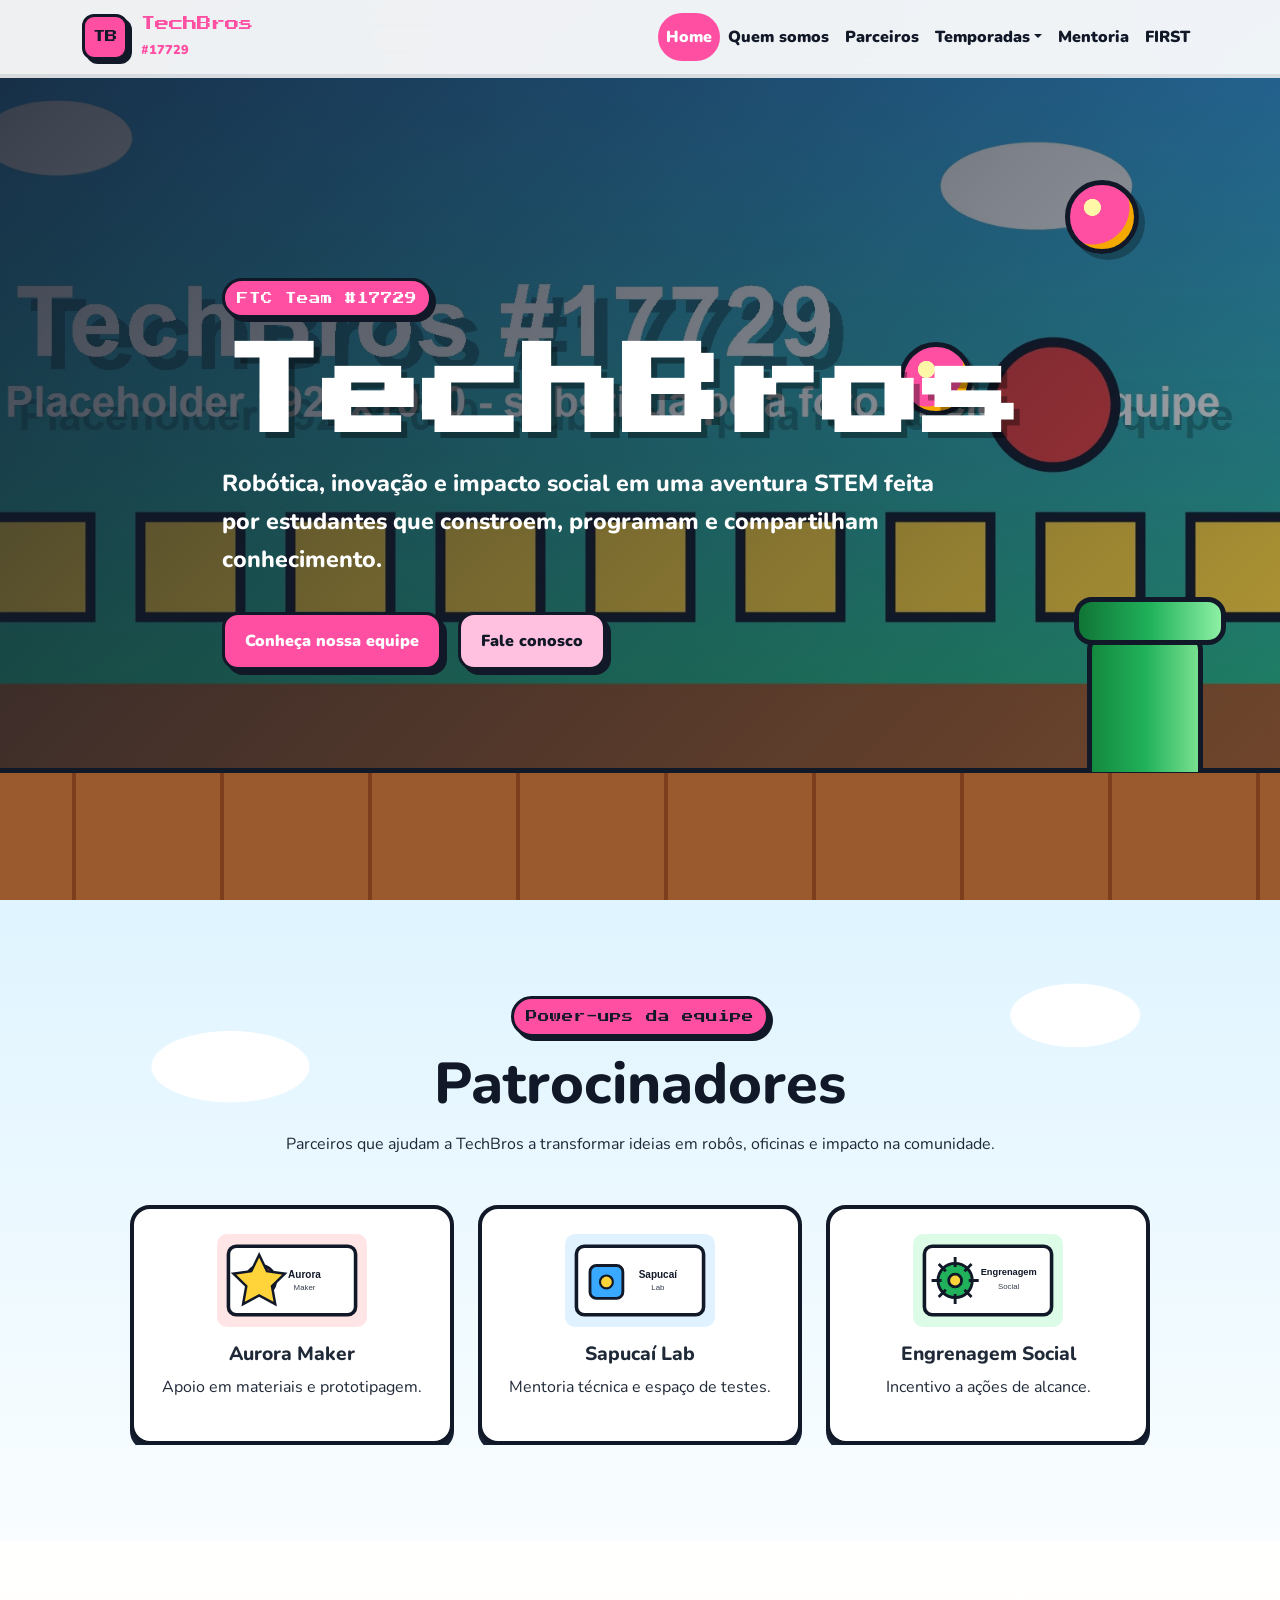
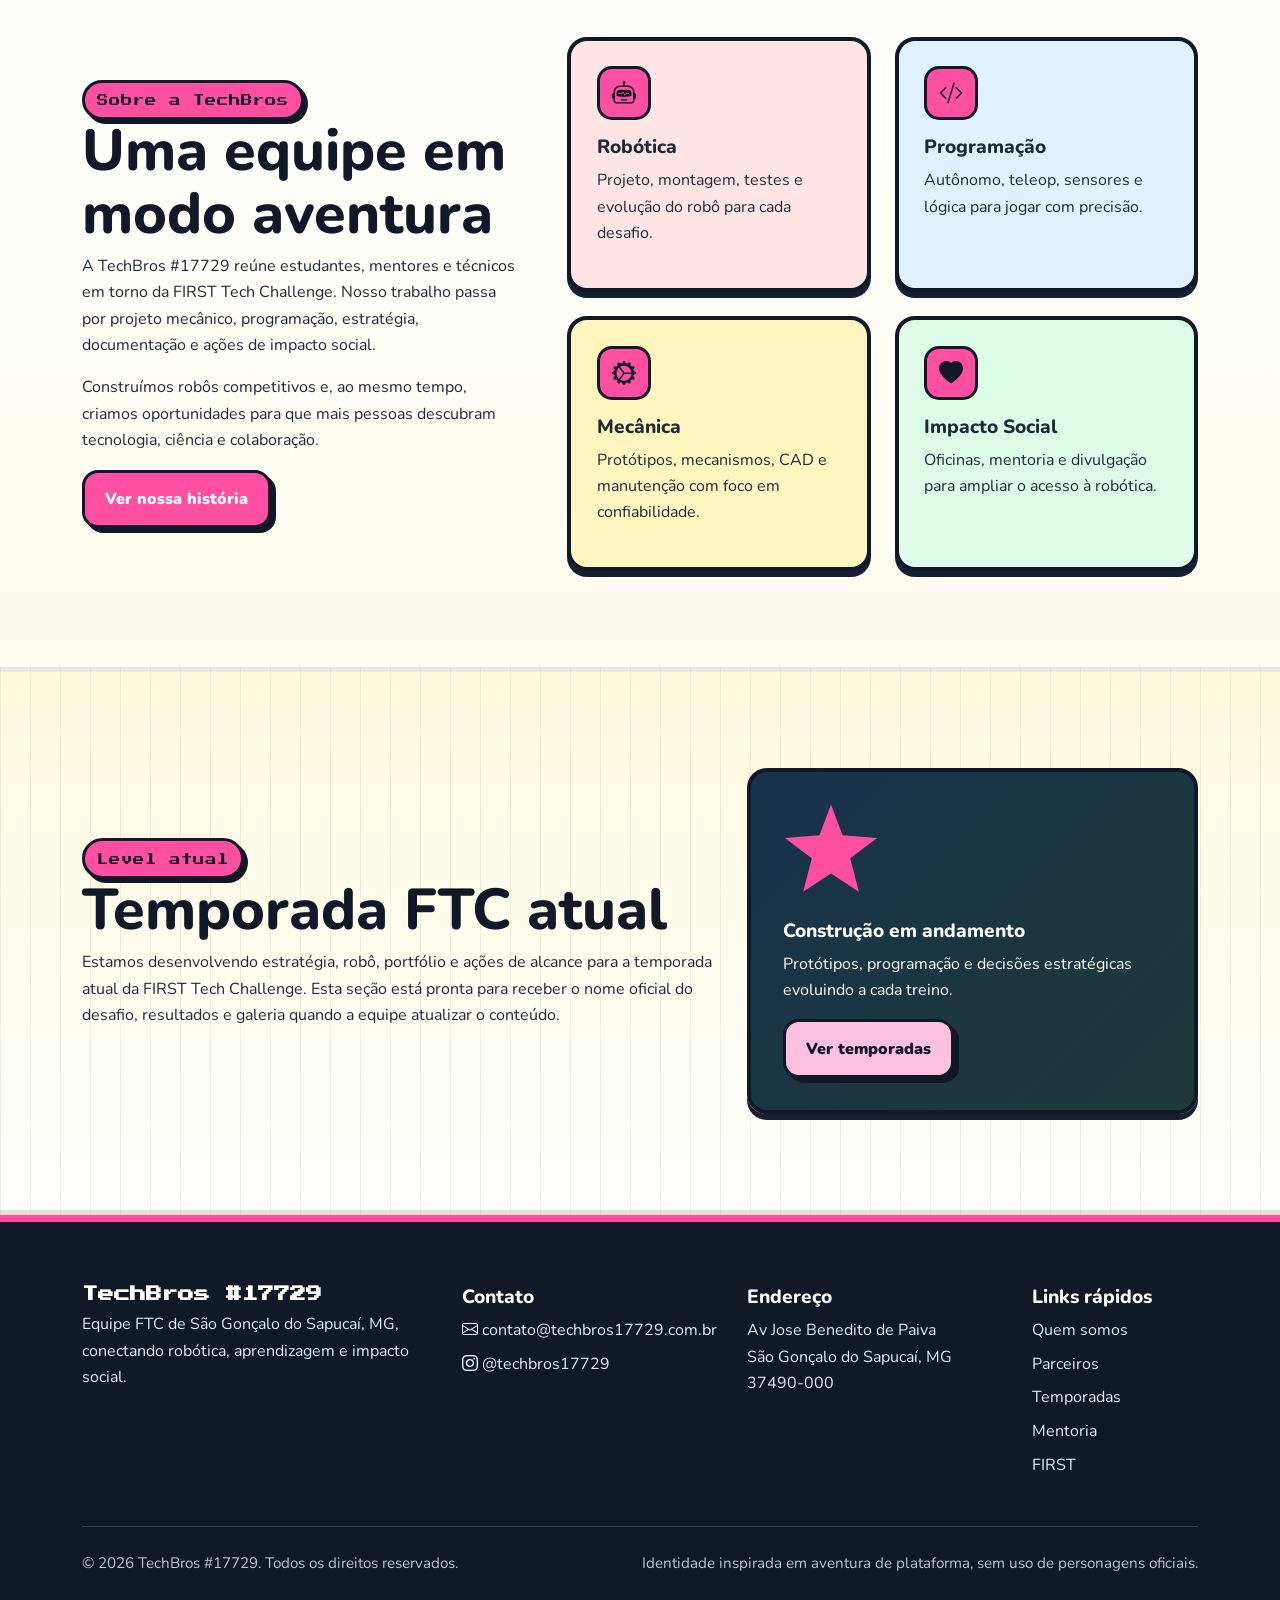
==== index.html @ d307ce7a "alt" ====
<!doctype html>
<html lang="pt-BR">
<head>
  <meta charset="utf-8">
  <meta name="viewport" content="width=device-width, initial-scale=1">
  <title>TechBros #17729 | Equipe FTC de Robótica</title>
  <meta name="description" content="Conheça a TechBros #17729, equipe FTC de São Gonçalo do Sapucaí dedicada à robótica, programação, inovação e impacto social.">
  <meta name="keywords" content="TechBros, FTC 17729, robótica, FIRST Tech Challenge, STEM, São Gonçalo do Sapucaí, equipe FTC">
  <meta name="author" content="TechBros #17729">
  <meta name="robots" content="index, follow">
  <link rel="canonical" href="https://techbros17729.com.br/">
  <meta property="og:type" content="website">
  <meta property="og:title" content="TechBros #17729 | Equipe FTC de Robótica">
  <meta property="og:description" content="Robótica, inovação e impacto social em uma equipe FTC movida por aprendizado e colaboração.">
  <meta property="og:image" content="https://techbros17729.com.br/assets/img/equipe-hero.jpg">
  <meta property="og:url" content="https://techbros17729.com.br/">
  <meta name="twitter:card" content="summary_large_image">
  <meta name="twitter:title" content="TechBros #17729 | Equipe FTC de Robótica">
  <meta name="twitter:description" content="Conheça a equipe FTC TechBros #17729 e nossos projetos em robótica educacional.">
  <meta name="twitter:image" content="https://techbros17729.com.br/assets/img/equipe-hero.jpg">
  <link rel="preconnect" href="https://fonts.googleapis.com">
  <link rel="preconnect" href="https://fonts.gstatic.com" crossorigin>
  <link href="https://fonts.googleapis.com/css2?family=Nunito:wght@400;600;700;800&family=Press+Start+2P&display=swap" rel="stylesheet">
  <link href="https://cdn.jsdelivr.net/npm/bootstrap@5.3.3/dist/css/bootstrap.min.css" rel="stylesheet">
  <link href="https://cdn.jsdelivr.net/npm/bootstrap-icons@1.11.3/font/bootstrap-icons.css" rel="stylesheet">
  <link rel="stylesheet" href="assets/css/style.css">
  <script type="application/ld+json">
  {
    "@context": "https://schema.org",
    "@type": "EducationalOrganization",
    "name": "TechBros #17729",
    "url": "https://techbros17729.com.br/",
    "logo": "https://techbros17729.com.br/assets/img/logo-techbros.svg",
    "email": "contato@techbros17729.com.br",
    "address": {
      "@type": "PostalAddress",
      "streetAddress": "Av Jose Benedito de Paiva",
      "addressLocality": "São Gonçalo do Sapucaí",
      "addressRegion": "MG",
      "postalCode": "37490-000",
      "addressCountry": "BR"
    },
    "sameAs": ["https://www.instagram.com/techbros17729/"]
  }
  </script>
</head>
<body>
  <header>
    <nav class="navbar navbar-expand-lg fixed-top game-navbar" aria-label="Navegação principal">
      <div class="container">
        <a class="navbar-brand game-brand" href="index.html" aria-label="TechBros página inicial">
          <span class="brand-block">TB</span>
          <span>TechBros <small>#17729</small></span>
        </a>
        <button class="navbar-toggler" type="button" data-bs-toggle="collapse" data-bs-target="#mainNavbar" aria-controls="mainNavbar" aria-expanded="false" aria-label="Abrir menu">
          <span class="navbar-toggler-icon"></span>
        </button>
        <div class="collapse navbar-collapse" id="mainNavbar">
          <ul class="navbar-nav ms-auto align-items-lg-center">
            <li class="nav-item"><a class="nav-link active" href="index.html">Home</a></li>
            <li class="nav-item"><a class="nav-link" href="quem-somos.html">Quem somos</a></li>
            <li class="nav-item"><a class="nav-link" href="parceiros.html">Parceiros</a></li>
            <li class="nav-item dropdown">
              <a class="nav-link dropdown-toggle" href="temporadas.html" role="button" data-bs-toggle="dropdown" aria-expanded="false">Temporadas</a>
              <ul class="dropdown-menu game-dropdown">
                <li><a class="dropdown-item" href="temporadas.html#temporada-atual">Temporada atual</a></li>
                <li><a class="dropdown-item" href="temporadas.html#temporadas-anteriores">Temporadas anteriores</a></li>
              </ul>
            </li>
            <li class="nav-item"><a class="nav-link" href="mentoria.html">Mentoria</a></li>
            <li class="nav-item"><a class="nav-link" href="first.html">FIRST</a></li>
          </ul>
        </div>
      </div>
    </nav>
  </header>

  <main>
    <section class="hero hero-home" aria-label="Apresentação da equipe TechBros">
      <div class="hero-overlay"></div>
      <div class="container hero-content reveal-on-scroll">
        <span class="pixel-badge">FTC Team #17729</span>
        <h1>TechBros</h1>
        <p>Robótica, inovação e impacto social em uma aventura STEM feita por estudantes que constroem, programam e compartilham conhecimento.</p>
        <div class="hero-actions">
          <a class="btn btn-game-primary" href="quem-somos.html">Conheça nossa equipe</a>
          <a class="btn btn-game-secondary" href="mailto:contato@techbros17729.com.br">Fale conosco</a>
        </div>
      </div>
      <div class="floating-coin coin-one" aria-hidden="true"></div>
      <div class="floating-coin coin-two" aria-hidden="true"></div>
      <div class="pipe-decoration" aria-hidden="true"></div>
    </section>

    <section class="section-padding sky-band" aria-labelledby="patrocinadores-title">
      <div class="container">
        <div class="section-heading reveal-on-scroll">
          <span class="section-kicker">Power-ups da equipe</span>
          <h2 id="patrocinadores-title">Patrocinadores</h2>
          <p>Parceiros que ajudam a TechBros a transformar ideias em robôs, oficinas e impacto na comunidade.</p>
        </div>
        <div id="sponsorCarousel" class="carousel slide sponsor-carousel reveal-on-scroll" data-bs-ride="carousel">
          <div class="carousel-inner">
            <div class="carousel-item active">
              <div class="row g-4 justify-content-center">
                <div class="col-md-4">
                  <article class="sponsor-card">
                    <img src="assets/img/parceiros/patrocinador-1.svg" alt="Logo do Patrocinador Aurora Maker" loading="lazy">
                    <h3>Aurora Maker</h3>
                    <p>Apoio em materiais e prototipagem.</p>
                  </article>
                </div>
                <div class="col-md-4">
                  <article class="sponsor-card">
                    <img src="assets/img/parceiros/patrocinador-2.svg" alt="Logo do Patrocinador Sapucaí Lab" loading="lazy">
                    <h3>Sapucaí Lab</h3>
                    <p>Mentoria técnica e espaço de testes.</p>
                  </article>
                </div>
                <div class="col-md-4">
                  <article class="sponsor-card">
                    <img src="assets/img/parceiros/patrocinador-3.svg" alt="Logo do Patrocinador Engrenagem Social" loading="lazy">
                    <h3>Engrenagem Social</h3>
                    <p>Incentivo a ações de alcance.</p>
                  </article>
                </div>
              </div>
            </div>
            <div class="carousel-item">
              <div class="row g-4 justify-content-center">
                <div class="col-md-4">
                  <article class="sponsor-card">
                    <img src="assets/img/parceiros/patrocinador-4.svg" alt="Logo do Patrocinador Código Verde" loading="lazy">
                    <h3>Código Verde</h3>
                    <p>Apoio em software e documentação.</p>
                  </article>
                </div>
                <div class="col-md-4">
                  <article class="sponsor-card">
                    <img src="assets/img/parceiros/patrocinador-5.svg" alt="Logo do Patrocinador Oficina do Robô" loading="lazy">
                    <h3>Oficina do Robô</h3>
                    <p>Ferramentas e assistência mecânica.</p>
                  </article>
                </div>
                <div class="col-md-4">
                  <article class="sponsor-card">
                    <img src="assets/img/parceiros/patrocinador-6.svg" alt="Logo do Patrocinador Impacto STEM" loading="lazy">
                    <h3>Impacto STEM</h3>
                    <p>Divulgação e conexão com escolas.</p>
                  </article>
                </div>
              </div>
            </div>
          </div>
          <button class="carousel-control-prev" type="button" data-bs-target="#sponsorCarousel" data-bs-slide="prev" aria-label="Patrocinadores anteriores">
            <span class="carousel-control-prev-icon" aria-hidden="true"></span>
          </button>
          <button class="carousel-control-next" type="button" data-bs-target="#sponsorCarousel" data-bs-slide="next" aria-label="Próximos patrocinadores">
            <span class="carousel-control-next-icon" aria-hidden="true"></span>
          </button>
        </div>
      </div>
    </section>

    <section class="section-padding" aria-labelledby="sobre-title">
      <div class="container">
        <div class="row align-items-center g-5">
          <div class="col-lg-5 reveal-on-scroll">
            <span class="section-kicker">Sobre a TechBros</span>
            <h2 id="sobre-title">Uma equipe em modo aventura</h2>
            <p>A TechBros #17729 reúne estudantes, mentores e técnicos em torno da FIRST Tech Challenge. Nosso trabalho passa por projeto mecânico, programação, estratégia, documentação e ações de impacto social.</p>
            <p>Construímos robôs competitivos e, ao mesmo tempo, criamos oportunidades para que mais pessoas descubram tecnologia, ciência e colaboração.</p>
            <a class="btn btn-game-primary" href="quem-somos.html">Ver nossa história</a>
          </div>
          <div class="col-lg-7">
            <div class="row g-4">
              <div class="col-sm-6 reveal-on-scroll">
                <article class="feature-card block-red">
                  <i class="bi bi-robot"></i>
                  <h3>Robótica</h3>
                  <p>Projeto, montagem, testes e evolução do robô para cada desafio.</p>
                </article>
              </div>
              <div class="col-sm-6 reveal-on-scroll">
                <article class="feature-card block-blue">
                  <i class="bi bi-code-slash"></i>
                  <h3>Programação</h3>
                  <p>Autônomo, teleop, sensores e lógica para jogar com precisão.</p>
                </article>
              </div>
              <div class="col-sm-6 reveal-on-scroll">
                <article class="feature-card block-yellow">
                  <i class="bi bi-gear-wide-connected"></i>
                  <h3>Mecânica</h3>
                  <p>Protótipos, mecanismos, CAD e manutenção com foco em confiabilidade.</p>
                </article>
              </div>
              <div class="col-sm-6 reveal-on-scroll">
                <article class="feature-card block-green">
                  <i class="bi bi-heart-fill"></i>
                  <h3>Impacto Social</h3>
                  <p>Oficinas, mentoria e divulgação para ampliar o acesso à robótica.</p>
                </article>
              </div>
            </div>
          </div>
        </div>
      </div>
    </section>

    <section id="temporada-atual-home" class="section-padding platform-band" aria-labelledby="temporada-home-title">
      <div class="container">
        <div class="row align-items-center g-4">
          <div class="col-lg-7 reveal-on-scroll">
            <span class="section-kicker">Level atual</span>
            <h2 id="temporada-home-title">Temporada FTC atual</h2>
            <p>Estamos desenvolvendo estratégia, robô, portfólio e ações de alcance para a temporada atual da FIRST Tech Challenge. Esta seção está pronta para receber o nome oficial do desafio, resultados e galeria quando a equipe atualizar o conteúdo.</p>
          </div>
          <div class="col-lg-5 reveal-on-scroll">
            <article class="season-callout">
              <div class="star-burst" aria-hidden="true"></div>
              <h3>Construção em andamento</h3>
              <p>Protótipos, programação e decisões estratégicas evoluindo a cada treino.</p>
              <a class="btn btn-game-secondary" href="temporadas.html#temporada-atual">Ver temporadas</a>
            </article>
          </div>
        </div>
      </div>
    </section>
  </main>

  <footer class="site-footer">
    <div class="container">
      <div class="row g-4">
        <div class="col-lg-4">
          <h2 class="footer-brand">TechBros #17729</h2>
          <p>Equipe FTC de São Gonçalo do Sapucaí, MG, conectando robótica, aprendizagem e impacto social.</p>
        </div>
        <div class="col-sm-6 col-lg-3">
          <h3>Contato</h3>
          <ul class="footer-list">
            <li><i class="bi bi-envelope"></i> <a href="mailto:contato@techbros17729.com.br">contato@techbros17729.com.br</a></li>
            <li><i class="bi bi-instagram"></i> <a href="https://www.instagram.com/techbros17729/" target="_blank" rel="noopener">@techbros17729</a></li>
          </ul>
        </div>
        <div class="col-sm-6 col-lg-3">
          <h3>Endereço</h3>
          <p>Av Jose Benedito de Paiva<br>São Gonçalo do Sapucaí, MG<br>37490-000</p>
        </div>
        <div class="col-lg-2">
          <h3>Links rápidos</h3>
          <ul class="footer-list">
            <li><a href="quem-somos.html">Quem somos</a></li>
            <li><a href="parceiros.html">Parceiros</a></li>
            <li><a href="temporadas.html">Temporadas</a></li>
            <li><a href="mentoria.html">Mentoria</a></li>
            <li><a href="first.html">FIRST</a></li>
          </ul>
        </div>
      </div>
      <div class="footer-bottom">
        <span>&copy; <span data-current-year></span> TechBros #17729. Todos os direitos reservados.</span>
        <span>Identidade inspirada em aventura de plataforma, sem uso de personagens oficiais.</span>
      </div>
    </div>
  </footer>

  <script src="https://cdn.jsdelivr.net/npm/bootstrap@5.3.3/dist/js/bootstrap.bundle.min.js"></script>
  <script src="assets/js/main.js"></script>
</body>
</html>
---- assets/css/style.css ----
:root {
  --game-red: #f43f3f;
  --game-pink: #ff4fa3;
  --game-pink-dark: #d91f7a;
  --game-blue: #38a9ff;
  --game-yellow: #ffd43b;
  --game-green: #20b15a;
  --game-ink: #1f2937;
  --game-muted: #5b6473;
  --game-cloud: #ffffff;
  --game-sky: #dff4ff;
  --game-dark: #111827;
  --game-brown: #9b5a2e;
  --pixel-shadow: 0 6px 0 #162033;
  --soft-shadow: 0 18px 45px rgba(17, 24, 39, 0.14);
  --radius: 20px;
}

* {
  box-sizing: border-box;
}

html {
  scroll-behavior: smooth;
}

body {
  margin: 0;
  color: var(--game-ink);
  font-family: "Nunito", system-ui, -apple-system, BlinkMacSystemFont, "Segoe UI", sans-serif;
  font-size: 1rem;
  line-height: 1.65;
  background:
    radial-gradient(circle at 10% 12%, rgba(255, 212, 59, 0.16) 0 80px, transparent 82px),
    linear-gradient(180deg, #f7fcff 0%, #ffffff 46%, #fff7dd 100%);
}

body::before {
  content: "";
  position: fixed;
  inset: 0;
  z-index: -1;
  opacity: 0.16;
  background-image:
    linear-gradient(45deg, rgba(17, 24, 39, 0.08) 25%, transparent 25%),
    linear-gradient(-45deg, rgba(17, 24, 39, 0.08) 25%, transparent 25%),
    linear-gradient(45deg, transparent 75%, rgba(17, 24, 39, 0.08) 75%),
    linear-gradient(-45deg, transparent 75%, rgba(17, 24, 39, 0.08) 75%);
  background-position: 0 0, 0 8px, 8px -8px, -8px 0;
  background-size: 16px 16px;
  pointer-events: none;
}

a {
  color: inherit;
}

a:hover {
  color: var(--game-red);
}

img {
  display: block;
  max-width: 100%;
}

h1,
h2,
h3,
.game-brand,
.pixel-badge,
.section-kicker {
  letter-spacing: 0;
}

h1,
h2 {
  color: var(--game-dark);
  font-weight: 800;
  line-height: 1.08;
}

h1 {
  font-size: clamp(2.6rem, 8vw, 6.25rem);
}

h2 {
  font-size: clamp(2rem, 4.5vw, 3.6rem);
}

h3 {
  font-size: 1.2rem;
  font-weight: 800;
}

.game-navbar {
  min-height: 78px;
  background: rgba(255, 255, 255, 0.93);
  border-bottom: 4px solid rgba(17, 24, 39, 0.1);
  backdrop-filter: blur(14px);
  transition: box-shadow 0.2s ease, min-height 0.2s ease;
}

.game-navbar.navbar-scrolled {
  min-height: 68px;
  box-shadow: 0 10px 30px rgba(17, 24, 39, 0.12);
}

.game-brand {
  display: inline-flex;
  gap: 0.8rem;
  align-items: center;
  color: #ff4fa3;
  font-family: "Press Start 2P", monospace;
  font-size: 0.9rem;
}

.game-brand small {
  display: block;
  margin-top: 0.2rem;
  color: #ff4fa3;
  font-family: "Nunito", sans-serif;
  font-size: 0.8rem;
  font-weight: 900;
}

.brand-block {
  display: grid;
  place-items: center;
  width: 46px;
  height: 46px;
  color: var(--game-dark);
  background: var(--game-pink);
  border: 3px solid var(--game-dark);
  border-radius: 12px;
  box-shadow: 4px 4px 0 var(--game-dark);
  font-size: 0.78rem;
}

.navbar-nav .nav-link {
  color: var(--game-dark);
  font-weight: 900;
  padding: 0.65rem 0.8rem;
  border-radius: 999px;
}

.navbar-nav .nav-link.active,
.navbar-nav .nav-link:hover,
.navbar-nav .nav-link:focus {
  color: #fff;
  background: #ff4fa3;
}

.navbar-toggler {
  border: 3px solid var(--game-dark);
  border-radius: 12px;
  box-shadow: 3px 3px 0 var(--game-dark);
}

.game-dropdown {
  border: 3px solid var(--game-dark);
  border-radius: 16px;
  box-shadow: var(--pixel-shadow);
}

.game-dropdown .dropdown-item {
  font-weight: 800;
}

.game-dropdown .dropdown-item:hover,
.game-dropdown .dropdown-item:focus,
.game-dropdown .dropdown-item.active {
  color: #fff;
  background: #ff4fa3;
}

.hero,
.page-hero {
  position: relative;
  display: grid;
  align-items: center;
  min-height: 100svh;
  overflow: hidden;
  padding: 140px 0 92px;
}

.hero-home {
  color: #fff;
  background:
    linear-gradient(135deg, rgba(17, 24, 39, 0.86), rgba(17, 24, 39, 0.28)),
    url("../img/equipe-hero.jpg") center / cover no-repeat,
    linear-gradient(135deg, #1e88e5 0%, #79d8ff 48%, #16a34a 49%, #16a34a 100%);
}

.hero-overlay {
  position: absolute;
  inset: auto 0 0;
  height: 132px;
  background:
    linear-gradient(90deg, var(--game-brown) 0 72px, #7c3f1e 72px 76px, var(--game-brown) 76px 148px),
    linear-gradient(180deg, #38a169, #2f855a);
  background-size: 148px 100%, 100% 100%;
  border-top: 5px solid var(--game-dark);
}

.hero-content {
  position: relative;
  z-index: 2;
  max-width: 860px;
}

.hero h1 {
  margin: 1.4rem 0 1rem;
  color: #fff;
  font-family: "Press Start 2P", monospace;
  text-shadow: 6px 6px 0 rgba(0, 0, 0, 0.35);
}

.hero p,
.page-hero p {
  max-width: 720px;
  font-size: clamp(1.12rem, 2vw, 1.45rem);
  font-weight: 800;
}

.hero-actions {
  display: flex;
  flex-wrap: wrap;
  gap: 1rem;
  margin-top: 2rem;
}

.pixel-badge,
.section-kicker {
  display: inline-block;
  color: var(--game-dark);
  background: var(--game-pink);
  border: 3px solid var(--game-dark);
  border-radius: 999px;
  box-shadow: 4px 4px 0 var(--game-dark);
  font-family: "Press Start 2P", monospace;
  font-size: 0.72rem;
  line-height: 1.4;
  padding: 0.58rem 0.75rem;
}

.pixel-badge {
  color: #fff;
  background: #ff4fa3;
}

.btn-game-primary,
.btn-game-secondary {
  border: 3px solid var(--game-dark);
  border-radius: 16px;
  box-shadow: 5px 5px 0 var(--game-dark);
  font-weight: 900;
  padding: 0.9rem 1.25rem;
  transition: transform 0.18s ease, box-shadow 0.18s ease;
}

.btn-game-primary {
  color: #fff;
  background: var(--game-pink);
}

.btn-game-secondary {
  color: var(--game-dark);
  background: #ffc1df;
}

.btn-game-primary:hover,
.btn-game-secondary:hover {
  transform: translate(3px, 3px);
  box-shadow: 2px 2px 0 var(--game-dark);
}

.floating-coin {
  position: absolute;
  z-index: 1;
  width: 74px;
  height: 74px;
  background: radial-gradient(circle at 35% 35%, #fff7a8 0 14%, var(--game-pink) 15% 62%, #f4a800 64%);
  border: 5px solid var(--game-dark);
  border-radius: 50%;
  box-shadow: 6px 6px 0 rgba(0, 0, 0, 0.28);
  animation: floatCoin 4s ease-in-out infinite;
}

.coin-one {
  top: 20%;
  right: 11%;
}

.coin-two {
  top: 38%;
  right: 24%;
  animation-delay: 1s;
}

.pipe-decoration {
  position: absolute;
  right: 6%;
  bottom: 128px;
  z-index: 2;
  width: 116px;
  height: 142px;
  background: linear-gradient(90deg, #14893f, var(--game-green), #78e08f);
  border: 5px solid var(--game-dark);
  border-bottom: 0;
  border-radius: 20px 20px 0 0;
}

.pipe-decoration::before {
  content: "";
  position: absolute;
  left: -18px;
  top: -38px;
  width: 152px;
  height: 48px;
  background: linear-gradient(90deg, #107536, var(--game-green), #8df0a4);
  border: 5px solid var(--game-dark);
  border-radius: 18px;
}

.section-padding {
  padding: 96px 0;
}

.section-heading {
  max-width: 760px;
  margin: 0 auto 3rem;
  text-align: center;
}

.section-heading h2,
.section-heading p {
  margin-top: 1rem;
}

.sky-band {
  background:
    radial-gradient(ellipse at 18% 26%, #fff 0 78px, transparent 80px),
    radial-gradient(ellipse at 84% 18%, #fff 0 64px, transparent 66px),
    linear-gradient(180deg, var(--game-sky), #f9fdff);
}

.platform-band {
  background:
    linear-gradient(90deg, rgba(17, 24, 39, 0.07) 1px, transparent 1px),
    linear-gradient(180deg, #fff9dc 0%, #ffffff 100%);
  background-size: 30px 30px, auto;
  border-top: 5px solid rgba(17, 24, 39, 0.1);
  border-bottom: 5px solid rgba(17, 24, 39, 0.1);
}

.sponsor-carousel {
  padding: 0 3rem;
}

.sponsor-card,
.feature-card,
.info-card,
.partner-card,
.area-card,
.season-panel,
.robot-card,
.program-card,
.contact-box {
  height: 100%;
  background: #fff;
  border: 4px solid var(--game-dark);
  border-radius: var(--radius);
  box-shadow: var(--pixel-shadow);
}

.sponsor-card {
  padding: 1.5rem;
  text-align: center;
}

.sponsor-card img,
.partner-card img {
  width: 150px;
  height: 94px;
  margin: 0 auto 1rem;
  object-fit: contain;
}

.feature-card,
.info-card,
.partner-card,
.area-card,
.season-panel,
.robot-card,
.program-card,
.contact-box {
  padding: 1.6rem;
}

.feature-card i,
.info-card i {
  display: inline-grid;
  place-items: center;
  width: 54px;
  height: 54px;
  margin-bottom: 1rem;
  color: var(--game-dark);
  background: var(--game-pink);
  border: 3px solid var(--game-dark);
  border-radius: 15px;
  font-size: 1.5rem;
}

.block-red {
  background: #ffe5e5;
}

.block-blue {
  background: #e0f2ff;
}

.block-yellow {
  background: #fff5bf;
}

.block-green {
  background: #dcfce7;
}

.season-callout {
  position: relative;
  min-height: 280px;
  padding: 2rem;
  overflow: hidden;
  color: #fff;
  background:
    linear-gradient(135deg, rgba(17, 24, 39, 0.82), rgba(31, 41, 55, 0.88)),
    linear-gradient(135deg, var(--game-blue), var(--game-green));
  border: 4px solid var(--game-dark);
  border-radius: var(--radius);
  box-shadow: var(--pixel-shadow);
}

.star-burst {
  width: 96px;
  height: 96px;
  margin-bottom: 1.2rem;
  background: var(--game-pink);
  clip-path: polygon(50% 0%, 62% 32%, 98% 35%, 70% 56%, 79% 91%, 50% 72%, 21% 91%, 30% 56%, 2% 35%, 38% 32%);
  filter: drop-shadow(4px 4px 0 var(--game-dark));
}

.page-hero {
  min-height: 58svh;
  color: #fff;
  text-align: center;
}

.page-hero h1 {
  margin: 1.4rem auto 1rem;
  color: #fff;
  font-family: "Press Start 2P", monospace;
  text-shadow: 5px 5px 0 rgba(0, 0, 0, 0.25);
}

.page-hero p {
  margin-right: auto;
  margin-left: auto;
}

.page-hero-blue {
  background:
    radial-gradient(ellipse at 18% 24%, rgba(255, 255, 255, 0.95) 0 72px, transparent 74px),
    radial-gradient(ellipse at 78% 34%, rgba(255, 255, 255, 0.9) 0 58px, transparent 60px),
    linear-gradient(135deg, #1689e8, #61d4ff);
}

.page-hero-yellow {
  background:
    radial-gradient(circle at 22% 26%, rgba(255, 255, 255, 0.8) 0 64px, transparent 66px),
    linear-gradient(135deg, #f5b800, var(--game-pink));
}

.page-hero-red {
  background:
    linear-gradient(135deg, rgba(244, 63, 63, 0.92), rgba(31, 41, 55, 0.72)),
    url("../img/temporadas/temporada-hero.svg") center / cover no-repeat,
    var(--game-red);
}

.page-hero-green {
  background:
    radial-gradient(ellipse at 80% 24%, rgba(255, 255, 255, 0.9) 0 62px, transparent 64px),
    linear-gradient(135deg, #0b8f47, var(--game-green));
}

.photo-placeholder {
  margin: 0;
  padding: 1rem;
  background: #fff;
  border: 4px solid var(--game-dark);
  border-radius: var(--radius);
  box-shadow: var(--pixel-shadow);
}

.photo-placeholder figcaption {
  padding: 0.75rem 0.25rem 0;
  color: var(--game-muted);
  font-weight: 800;
  text-align: center;
}

.area-card {
  background:
    linear-gradient(90deg, rgba(17, 24, 39, 0.08) 1px, transparent 1px),
    #fff;
  background-size: 20px 20px;
}

.partner-card strong,
.partner-card span {
  display: block;
}

.partner-card span {
  margin-top: 0.25rem;
  color: var(--game-muted);
}

.robot-card {
  text-align: center;
}

.robot-card img {
  width: 100%;
  max-height: 280px;
  object-fit: contain;
  margin-bottom: 1rem;
}

.gallery-grid {
  display: grid;
  grid-template-columns: repeat(3, 1fr);
  gap: 1.2rem;
}

.gallery-grid img {
  width: 100%;
  min-height: 220px;
  object-fit: cover;
  background: #fff;
  border: 4px solid var(--game-dark);
  border-radius: var(--radius);
  box-shadow: var(--pixel-shadow);
}

.game-accordion .accordion-item {
  overflow: hidden;
  border: 4px solid var(--game-dark);
  border-radius: 18px;
  box-shadow: 5px 5px 0 var(--game-dark);
}

.game-accordion .accordion-item + .accordion-item {
  margin-top: 1rem;
}

.game-accordion .accordion-button {
  font-weight: 900;
}

.game-accordion .accordion-button:not(.collapsed) {
  color: var(--game-dark);
  background: var(--game-pink);
}

.compact {
  min-height: 245px;
}

.service-grid {
  display: grid;
  grid-template-columns: repeat(3, 1fr);
  gap: 1rem;
}

.service-chip {
  padding: 1.15rem;
  color: var(--game-dark);
  background: var(--game-pink);
  border: 4px solid var(--game-dark);
  border-radius: 18px;
  box-shadow: 5px 5px 0 var(--game-dark);
  font-weight: 900;
  text-align: center;
}

.program-card.featured {
  background: #e7f8ff;
}

.cta-band {
  padding: 82px 0;
  color: #fff;
  text-align: center;
  background:
    linear-gradient(90deg, rgba(0, 0, 0, 0.12) 1px, transparent 1px),
    linear-gradient(135deg, var(--game-pink), var(--game-pink-dark));
  background-size: 34px 34px, auto;
}

.cta-band h2 {
  color: #fff;
}

.cta-band p {
  max-width: 620px;
  margin: 1rem auto 1.6rem;
  font-size: 1.2rem;
  font-weight: 800;
}

.site-footer {
  padding: 64px 0 28px;
  color: #e5ecf8;
  background: var(--game-dark);
  border-top: 7px solid var(--game-pink);
}

.site-footer h2,
.site-footer h3 {
  color: #fff;
}

.footer-brand {
  font-family: "Press Start 2P", monospace;
  font-size: 1rem;
}

.footer-list {
  display: grid;
  gap: 0.45rem;
  padding: 0;
  margin: 0;
  list-style: none;
}

.footer-list a {
  color: #e5ecf8;
  text-decoration: none;
}

.footer-list a:hover {
  color: var(--game-pink);
}

.footer-bottom {
  display: flex;
  flex-wrap: wrap;
  gap: 1rem;
  justify-content: space-between;
  margin-top: 48px;
  padding-top: 24px;
  border-top: 1px solid rgba(255, 255, 255, 0.16);
  color: #b9c4d6;
  font-size: 0.95rem;
}

.reveal-on-scroll {
  opacity: 0;
  transform: translateY(22px);
  transition: opacity 0.55s ease, transform 0.55s ease;
}

.reveal-on-scroll.is-visible {
  opacity: 1;
  transform: translateY(0);
}

@keyframes floatCoin {
  0%,
  100% {
    transform: translateY(0) rotateY(0deg);
  }

  50% {
    transform: translateY(-18px) rotateY(25deg);
  }
}

@media (max-width: 991.98px) {
  .game-navbar {
    min-height: 72px;
  }

  .navbar-collapse {
    margin-top: 1rem;
    padding: 1rem;
    background: #fff;
    border: 3px solid var(--game-dark);
    border-radius: 18px;
    box-shadow: var(--pixel-shadow);
  }

  .hero,
  .page-hero {
    min-height: auto;
    padding-top: 130px;
  }

  .hero h1,
  .page-hero h1 {
    font-size: clamp(2rem, 9vw, 4rem);
  }

  .pipe-decoration,
  .floating-coin {
    display: none;
  }

  .sponsor-carousel {
    padding: 0;
  }

  .service-grid,
  .gallery-grid {
    grid-template-columns: 1fr 1fr;
  }
}

@media (max-width: 575.98px) {
  body {
    font-size: 0.98rem;
  }

  .game-brand {
    font-size: 0.72rem;
  }

  .brand-block {
    width: 42px;
    height: 42px;
  }

  .hero,
  .page-hero {
    padding-bottom: 72px;
  }

  .hero h1,
  .page-hero h1 {
    line-height: 1.25;
  }

  .hero-actions {
    display: grid;
  }

  .section-padding {
    padding: 72px 0;
  }

  .pixel-badge,
  .section-kicker {
    font-size: 0.58rem;
  }

  .service-grid,
  .gallery-grid {
    grid-template-columns: 1fr;
  }

  .sponsor-card,
  .feature-card,
  .info-card,
  .partner-card,
  .area-card,
  .season-panel,
  .robot-card,
  .program-card,
  .contact-box,
  .season-callout {
    box-shadow: 4px 4px 0 var(--game-dark);
  }
}
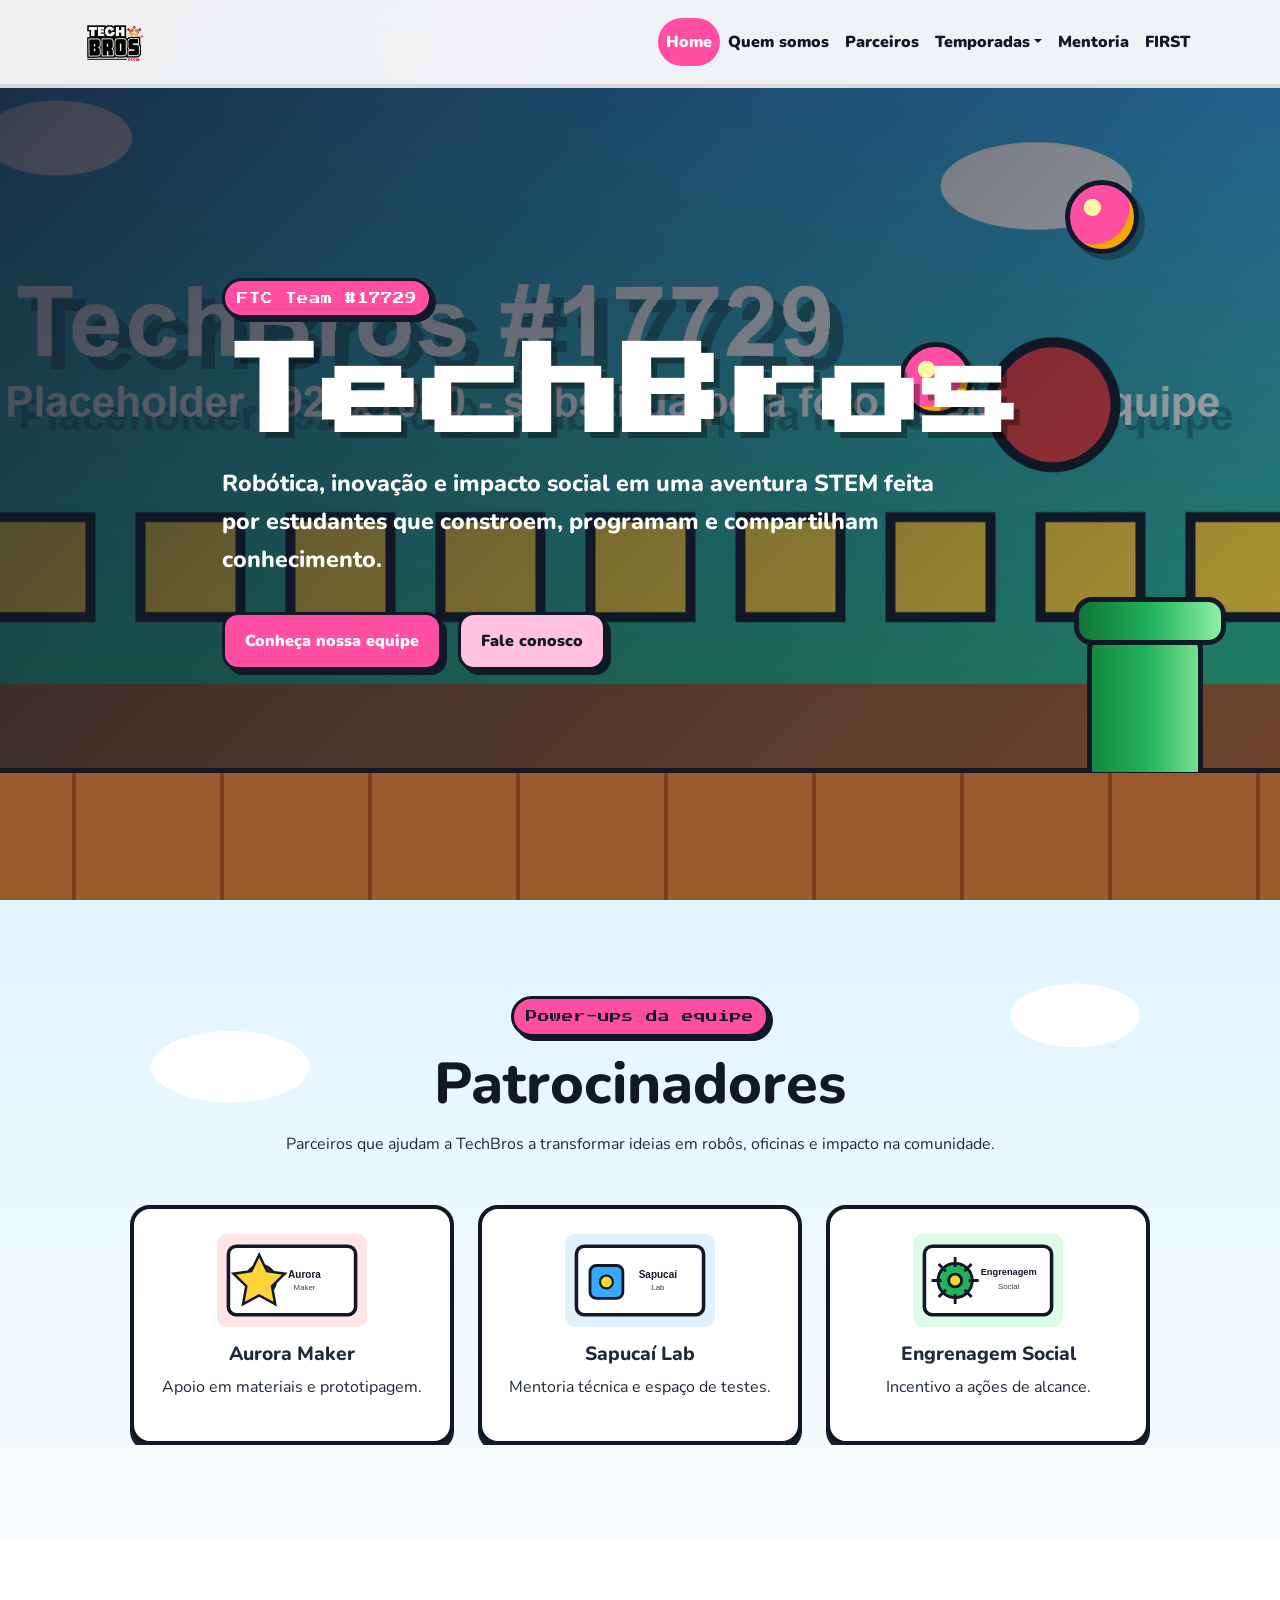
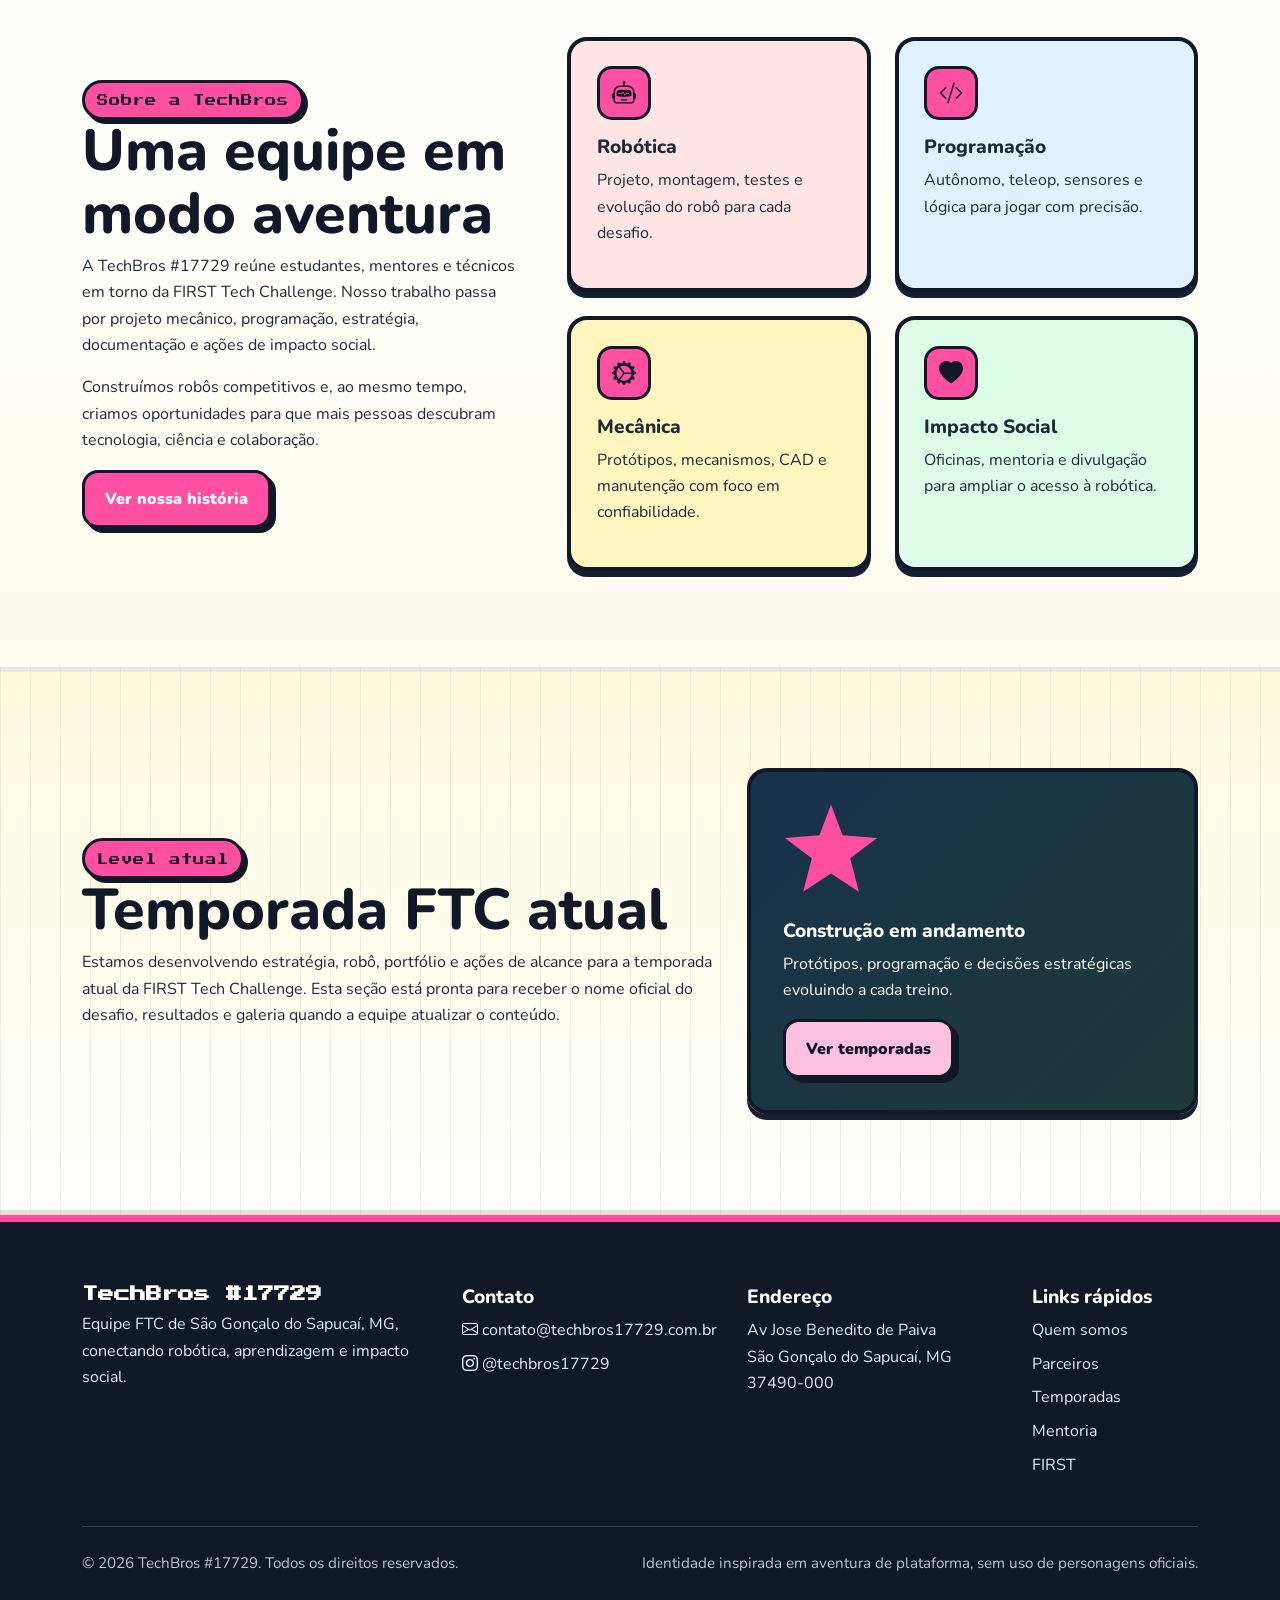
==== commit fee72b38: "alt" ====
--- a/index.html
+++ b/index.html
@@ -9,6 +9,8 @@
   <meta name="author" content="TechBros #17729">
   <meta name="robots" content="index, follow">
   <link rel="canonical" href="https://techbros17729.com.br/">
+  <link rel="icon" type="image/png" href="assets/img/logo.png">
+  <link rel="apple-touch-icon" href="assets/img/logo.png">
   <meta property="og:type" content="website">
   <meta property="og:title" content="TechBros #17729 | Equipe FTC de Robótica">
   <meta property="og:description" content="Robótica, inovação e impacto social em uma equipe FTC movida por aprendizado e colaboração.">
@@ -30,7 +32,7 @@
     "@type": "EducationalOrganization",
     "name": "TechBros #17729",
     "url": "https://techbros17729.com.br/",
-    "logo": "https://techbros17729.com.br/assets/img/logo-techbros.svg",
+    "logo": "https://techbros17729.com.br/assets/img/logo.png",
     "email": "contato@techbros17729.com.br",
     "address": {
       "@type": "PostalAddress",
@@ -49,8 +51,7 @@
     <nav class="navbar navbar-expand-lg fixed-top game-navbar" aria-label="Navegação principal">
       <div class="container">
         <a class="navbar-brand game-brand" href="index.html" aria-label="TechBros página inicial">
-          <span class="brand-block">TB</span>
-          <span>TechBros <small>#17729</small></span>
+          <img src="assets/img/logo.png" alt="Logo da TechBros" width="90" height="90">
         </a>
         <button class="navbar-toggler" type="button" data-bs-toggle="collapse" data-bs-target="#mainNavbar" aria-controls="mainNavbar" aria-expanded="false" aria-label="Abrir menu">
           <span class="navbar-toggler-icon"></span>
--- a/assets/css/style.css
+++ b/assets/css/style.css
@@ -113,6 +113,21 @@
   color: #ff4fa3;
   font-family: "Press Start 2P", monospace;
   font-size: 0.9rem;
+  min-height: 64px;
+  padding: 0;
+}
+
+.game-brand img {
+  width: auto;
+  height: clamp(56px, 7vw, 68px);
+  max-height: 68px;
+  object-fit: contain;
+  transition: height 0.2s ease;
+}
+
+.game-navbar.navbar-scrolled .game-brand img {
+  height: 58px;
+  max-height: 58px;
 }
 
 .game-brand small {
@@ -694,6 +709,15 @@
     min-height: 72px;
   }
 
+  .game-brand {
+    min-height: 58px;
+  }
+
+  .game-brand img {
+    height: 58px;
+    max-height: 58px;
+  }
+
   .navbar-collapse {
     margin-top: 1rem;
     padding: 1rem;
@@ -736,11 +760,18 @@
 
   .game-brand {
     font-size: 0.72rem;
+    min-height: 52px;
   }
 
   .brand-block {
     width: 42px;
     height: 42px;
+  }
+
+  .game-brand img,
+  .game-navbar.navbar-scrolled .game-brand img {
+    height: 52px;
+    max-height: 52px;
   }
 
   .hero,
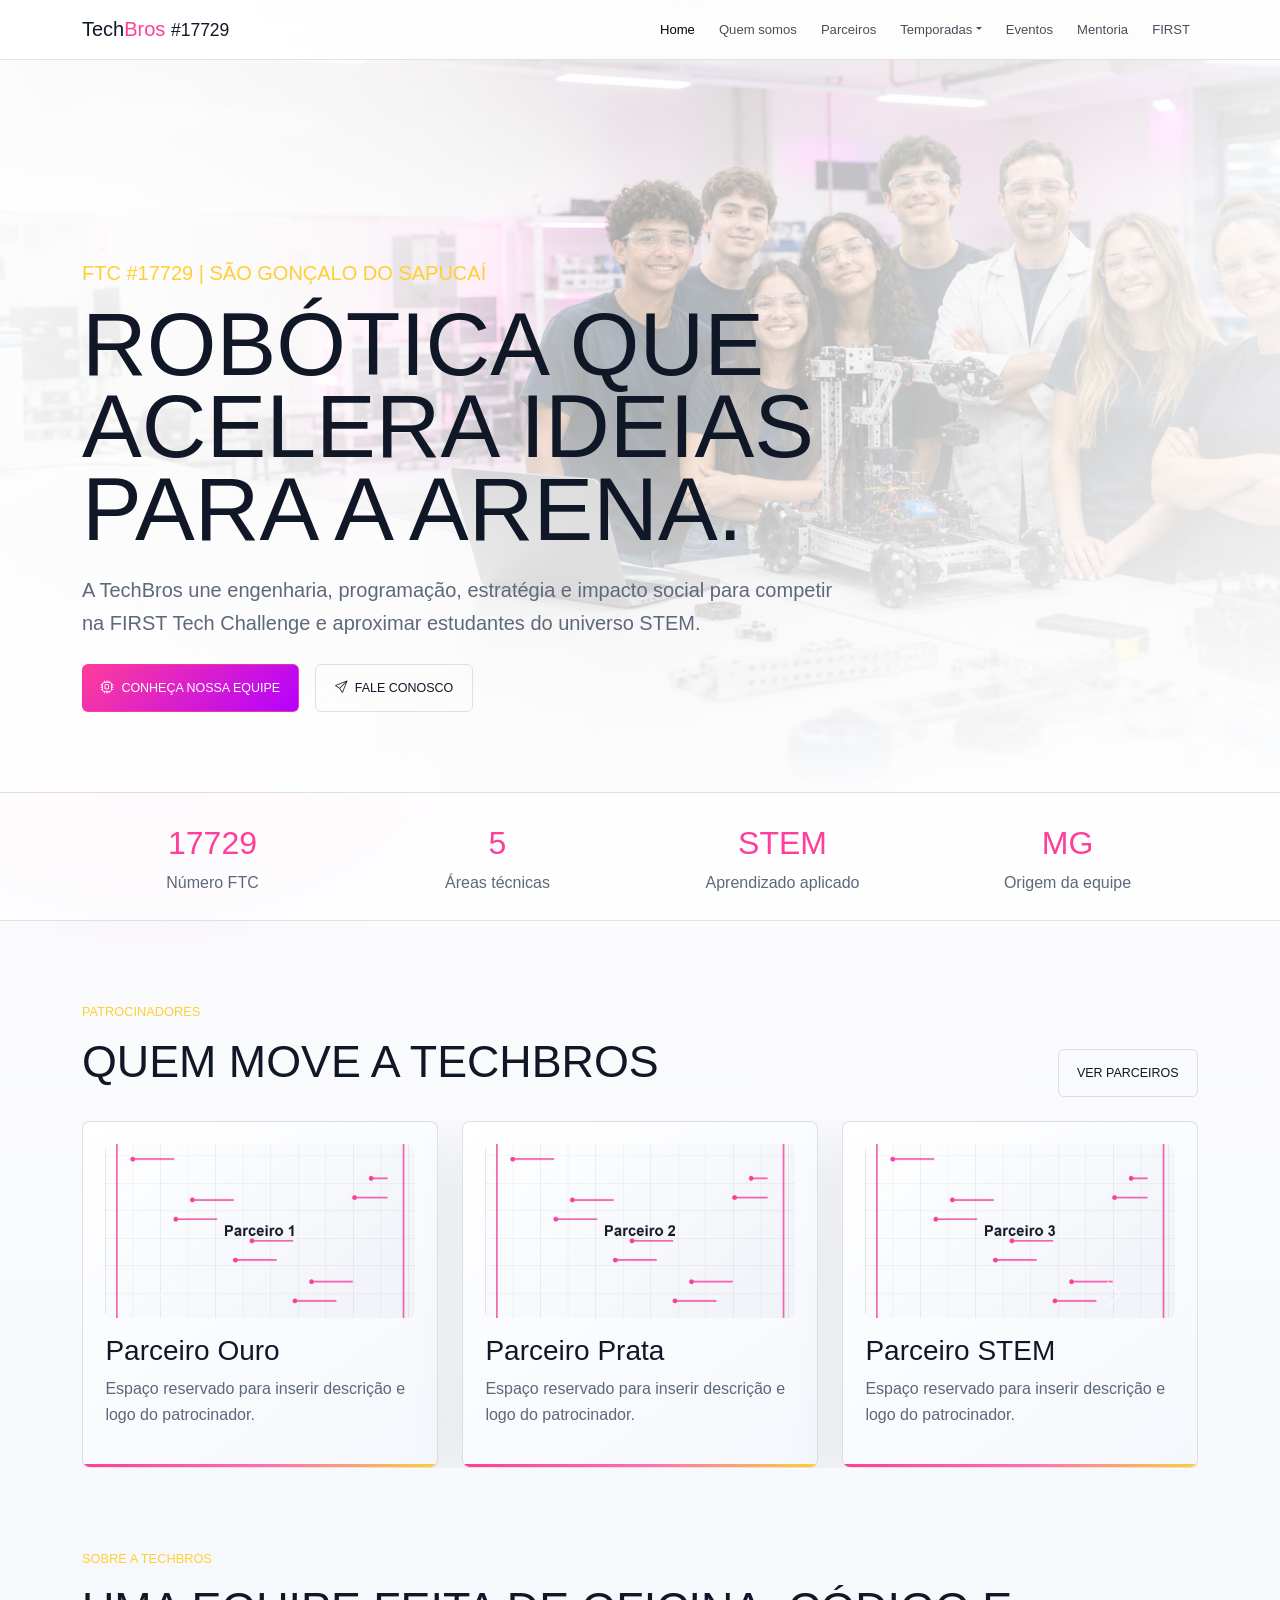
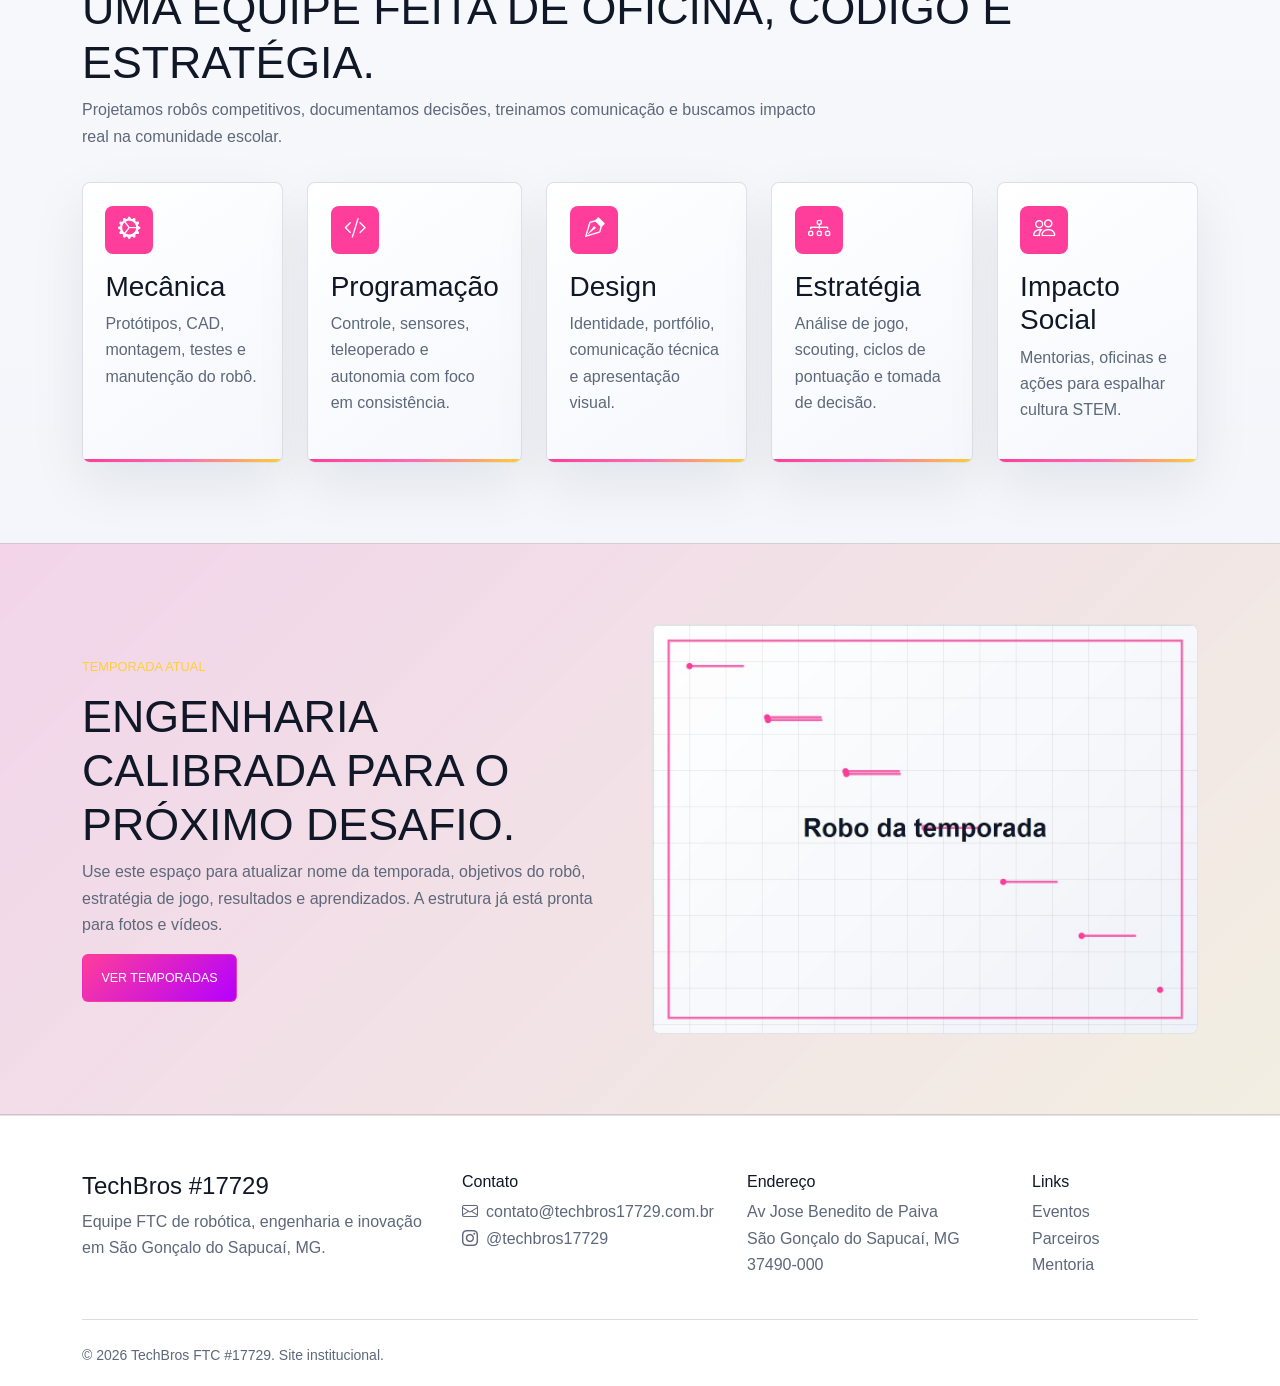
==== commit de2b48b6: "v3" ====
--- a/index.html
+++ b/index.html
@@ -3,71 +3,50 @@
 <head>
   <meta charset="utf-8">
   <meta name="viewport" content="width=device-width, initial-scale=1">
-  <title>TechBros #17729 | Equipe FTC de Robótica</title>
-  <meta name="description" content="Conheça a TechBros #17729, equipe FTC de São Gonçalo do Sapucaí dedicada à robótica, programação, inovação e impacto social.">
-  <meta name="keywords" content="TechBros, FTC 17729, robótica, FIRST Tech Challenge, STEM, São Gonçalo do Sapucaí, equipe FTC">
-  <meta name="author" content="TechBros #17729">
+  <title>TechBros #17729 | Robótica FTC, Engenharia e Inovação</title>
+  <meta name="description" content="Site institucional da equipe FTC TechBros #17729, de São Gonçalo do Sapucaí, com projetos de robótica, programação, engenharia e impacto STEM.">
+  <meta name="keywords" content="TechBros, FTC 17729, robótica, FIRST Tech Challenge, STEM, São Gonçalo do Sapucaí, equipe de robótica">
+  <meta name="author" content="TechBros FTC #17729">
   <meta name="robots" content="index, follow">
   <link rel="canonical" href="https://techbros17729.com.br/">
-  <link rel="icon" type="image/png" href="assets/img/logo.png">
-  <link rel="apple-touch-icon" href="assets/img/logo.png">
+  <meta property="og:title" content="TechBros #17729 | Robótica FTC">
+  <meta property="og:description" content="Equipe de robótica FTC dedicada a engenharia, programação, competição e impacto social.">
+  <meta property="og:image" content="https://techbros17729.com.br/assets/img/equipe-hero.png">
+  <meta property="og:url" content="https://techbros17729.com.br/">
   <meta property="og:type" content="website">
-  <meta property="og:title" content="TechBros #17729 | Equipe FTC de Robótica">
-  <meta property="og:description" content="Robótica, inovação e impacto social em uma equipe FTC movida por aprendizado e colaboração.">
-  <meta property="og:image" content="https://techbros17729.com.br/assets/img/equipe-hero.jpg">
-  <meta property="og:url" content="https://techbros17729.com.br/">
   <meta name="twitter:card" content="summary_large_image">
-  <meta name="twitter:title" content="TechBros #17729 | Equipe FTC de Robótica">
-  <meta name="twitter:description" content="Conheça a equipe FTC TechBros #17729 e nossos projetos em robótica educacional.">
-  <meta name="twitter:image" content="https://techbros17729.com.br/assets/img/equipe-hero.jpg">
-  <link rel="preconnect" href="https://fonts.googleapis.com">
-  <link rel="preconnect" href="https://fonts.gstatic.com" crossorigin>
-  <link href="https://fonts.googleapis.com/css2?family=Nunito:wght@400;600;700;800&family=Press+Start+2P&display=swap" rel="stylesheet">
+  <meta name="twitter:title" content="TechBros #17729">
+  <meta name="twitter:description" content="Robótica competitiva, inovação e impacto STEM.">
+  <meta name="twitter:image" content="https://techbros17729.com.br/assets/img/equipe-hero.png">
   <link href="https://cdn.jsdelivr.net/npm/bootstrap@5.3.3/dist/css/bootstrap.min.css" rel="stylesheet">
   <link href="https://cdn.jsdelivr.net/npm/bootstrap-icons@1.11.3/font/bootstrap-icons.css" rel="stylesheet">
   <link rel="stylesheet" href="assets/css/style.css">
   <script type="application/ld+json">
-  {
-    "@context": "https://schema.org",
-    "@type": "EducationalOrganization",
-    "name": "TechBros #17729",
-    "url": "https://techbros17729.com.br/",
-    "logo": "https://techbros17729.com.br/assets/img/logo.png",
-    "email": "contato@techbros17729.com.br",
-    "address": {
-      "@type": "PostalAddress",
-      "streetAddress": "Av Jose Benedito de Paiva",
-      "addressLocality": "São Gonçalo do Sapucaí",
-      "addressRegion": "MG",
-      "postalCode": "37490-000",
-      "addressCountry": "BR"
-    },
-    "sameAs": ["https://www.instagram.com/techbros17729/"]
-  }
+  {"@context":"https://schema.org","@type":"EducationalOrganization","name":"TechBros FTC #17729","url":"https://techbros17729.com.br/","email":"contato@techbros17729.com.br","address":{"@type":"PostalAddress","streetAddress":"Av Jose Benedito de Paiva","addressLocality":"São Gonçalo do Sapucaí","addressRegion":"MG","postalCode":"37490-000","addressCountry":"BR"},"sameAs":["https://www.instagram.com/techbros17729/"]}
   </script>
 </head>
 <body>
+  <!-- Referência visual localizada: regional.pdf. Layout original inspirado em apresentação institucional com blocos fortes, contraste alto e acentos tecnológicos. -->
   <header>
-    <nav class="navbar navbar-expand-lg fixed-top game-navbar" aria-label="Navegação principal">
+    <nav class="navbar navbar-expand-lg fixed-top">
       <div class="container">
-        <a class="navbar-brand game-brand" href="index.html" aria-label="TechBros página inicial">
-          <img src="assets/img/logo.png" alt="Logo da TechBros" width="90" height="90">
-        </a>
-        <button class="navbar-toggler" type="button" data-bs-toggle="collapse" data-bs-target="#mainNavbar" aria-controls="mainNavbar" aria-expanded="false" aria-label="Abrir menu">
+        <a class="navbar-brand text-white" href="index.html">Tech<span>Bros</span> <small>#17729</small></a>
+        <button class="navbar-toggler" type="button" data-bs-toggle="collapse" data-bs-target="#mainNav" aria-controls="mainNav" aria-expanded="false" aria-label="Abrir menu">
           <span class="navbar-toggler-icon"></span>
         </button>
-        <div class="collapse navbar-collapse" id="mainNavbar">
-          <ul class="navbar-nav ms-auto align-items-lg-center">
-            <li class="nav-item"><a class="nav-link active" href="index.html">Home</a></li>
+        <div class="collapse navbar-collapse" id="mainNav">
+          <ul class="navbar-nav ms-auto align-items-lg-center gap-lg-2">
+            <li class="nav-item"><a class="nav-link" href="index.html">Home</a></li>
             <li class="nav-item"><a class="nav-link" href="quem-somos.html">Quem somos</a></li>
             <li class="nav-item"><a class="nav-link" href="parceiros.html">Parceiros</a></li>
             <li class="nav-item dropdown">
               <a class="nav-link dropdown-toggle" href="temporadas.html" role="button" data-bs-toggle="dropdown" aria-expanded="false">Temporadas</a>
-              <ul class="dropdown-menu game-dropdown">
-                <li><a class="dropdown-item" href="temporadas.html#temporada-atual">Temporada atual</a></li>
-                <li><a class="dropdown-item" href="temporadas.html#temporadas-anteriores">Temporadas anteriores</a></li>
+              <ul class="dropdown-menu">
+                <li><a class="dropdown-item" href="temporadas.html#atual">Temporada atual</a></li>
+                <li><a class="dropdown-item" href="temporadas.html#anteriores">Temporadas anteriores</a></li>
               </ul>
             </li>
+            <li class="nav-item"><a class="nav-link" href="eventos.html">Eventos</a></li>
             <li class="nav-item"><a class="nav-link" href="mentoria.html">Mentoria</a></li>
             <li class="nav-item"><a class="nav-link" href="first.html">FIRST</a></li>
           </ul>
@@ -77,195 +56,103 @@
   </header>
 
   <main>
-    <section class="hero hero-home" aria-label="Apresentação da equipe TechBros">
-      <div class="hero-overlay"></div>
-      <div class="container hero-content reveal-on-scroll">
-        <span class="pixel-badge">FTC Team #17729</span>
-        <h1>TechBros</h1>
-        <p>Robótica, inovação e impacto social em uma aventura STEM feita por estudantes que constroem, programam e compartilham conhecimento.</p>
-        <div class="hero-actions">
-          <a class="btn btn-game-primary" href="quem-somos.html">Conheça nossa equipe</a>
-          <a class="btn btn-game-secondary" href="mailto:contato@techbros17729.com.br">Fale conosco</a>
-        </div>
-      </div>
-      <div class="floating-coin coin-one" aria-hidden="true"></div>
-      <div class="floating-coin coin-two" aria-hidden="true"></div>
-      <div class="pipe-decoration" aria-hidden="true"></div>
-    </section>
-
-    <section class="section-padding sky-band" aria-labelledby="patrocinadores-title">
+    <section class="hero" style="background-image:url('assets/img/equipe-hero.png')">
       <div class="container">
-        <div class="section-heading reveal-on-scroll">
-          <span class="section-kicker">Power-ups da equipe</span>
-          <h2 id="patrocinadores-title">Patrocinadores</h2>
-          <p>Parceiros que ajudam a TechBros a transformar ideias em robôs, oficinas e impacto na comunidade.</p>
-        </div>
-        <div id="sponsorCarousel" class="carousel slide sponsor-carousel reveal-on-scroll" data-bs-ride="carousel">
-          <div class="carousel-inner">
-            <div class="carousel-item active">
-              <div class="row g-4 justify-content-center">
-                <div class="col-md-4">
-                  <article class="sponsor-card">
-                    <img src="assets/img/parceiros/patrocinador-1.svg" alt="Logo do Patrocinador Aurora Maker" loading="lazy">
-                    <h3>Aurora Maker</h3>
-                    <p>Apoio em materiais e prototipagem.</p>
-                  </article>
-                </div>
-                <div class="col-md-4">
-                  <article class="sponsor-card">
-                    <img src="assets/img/parceiros/patrocinador-2.svg" alt="Logo do Patrocinador Sapucaí Lab" loading="lazy">
-                    <h3>Sapucaí Lab</h3>
-                    <p>Mentoria técnica e espaço de testes.</p>
-                  </article>
-                </div>
-                <div class="col-md-4">
-                  <article class="sponsor-card">
-                    <img src="assets/img/parceiros/patrocinador-3.svg" alt="Logo do Patrocinador Engrenagem Social" loading="lazy">
-                    <h3>Engrenagem Social</h3>
-                    <p>Incentivo a ações de alcance.</p>
-                  </article>
-                </div>
-              </div>
-            </div>
-            <div class="carousel-item">
-              <div class="row g-4 justify-content-center">
-                <div class="col-md-4">
-                  <article class="sponsor-card">
-                    <img src="assets/img/parceiros/patrocinador-4.svg" alt="Logo do Patrocinador Código Verde" loading="lazy">
-                    <h3>Código Verde</h3>
-                    <p>Apoio em software e documentação.</p>
-                  </article>
-                </div>
-                <div class="col-md-4">
-                  <article class="sponsor-card">
-                    <img src="assets/img/parceiros/patrocinador-5.svg" alt="Logo do Patrocinador Oficina do Robô" loading="lazy">
-                    <h3>Oficina do Robô</h3>
-                    <p>Ferramentas e assistência mecânica.</p>
-                  </article>
-                </div>
-                <div class="col-md-4">
-                  <article class="sponsor-card">
-                    <img src="assets/img/parceiros/patrocinador-6.svg" alt="Logo do Patrocinador Impacto STEM" loading="lazy">
-                    <h3>Impacto STEM</h3>
-                    <p>Divulgação e conexão com escolas.</p>
-                  </article>
-                </div>
-              </div>
-            </div>
-          </div>
-          <button class="carousel-control-prev" type="button" data-bs-target="#sponsorCarousel" data-bs-slide="prev" aria-label="Patrocinadores anteriores">
-            <span class="carousel-control-prev-icon" aria-hidden="true"></span>
-          </button>
-          <button class="carousel-control-next" type="button" data-bs-target="#sponsorCarousel" data-bs-slide="next" aria-label="Próximos patrocinadores">
-            <span class="carousel-control-next-icon" aria-hidden="true"></span>
-          </button>
+        <p class="eyebrow">FTC #17729 | São Gonçalo do Sapucaí</p>
+        <h1>Robótica que acelera ideias para a arena.</h1>
+        <p class="my-4">A TechBros une engenharia, programação, estratégia e impacto social para competir na FIRST Tech Challenge e aproximar estudantes do universo STEM.</p>
+        <div class="d-flex flex-column flex-sm-row gap-sm-3">
+          <a class="btn btn-tech" href="quem-somos.html"><i class="bi bi-cpu me-2"></i>Conheça nossa equipe</a>
+          <a class="btn btn-outline-tech" href="mentoria.html#contato"><i class="bi bi-send me-2"></i>Fale conosco</a>
         </div>
       </div>
     </section>
 
-    <section class="section-padding" aria-labelledby="sobre-title">
+    <section class="stats-strip py-4">
       <div class="container">
-        <div class="row align-items-center g-5">
-          <div class="col-lg-5 reveal-on-scroll">
-            <span class="section-kicker">Sobre a TechBros</span>
-            <h2 id="sobre-title">Uma equipe em modo aventura</h2>
-            <p>A TechBros #17729 reúne estudantes, mentores e técnicos em torno da FIRST Tech Challenge. Nosso trabalho passa por projeto mecânico, programação, estratégia, documentação e ações de impacto social.</p>
-            <p>Construímos robôs competitivos e, ao mesmo tempo, criamos oportunidades para que mais pessoas descubram tecnologia, ciência e colaboração.</p>
-            <a class="btn btn-game-primary" href="quem-somos.html">Ver nossa história</a>
-          </div>
-          <div class="col-lg-7">
-            <div class="row g-4">
-              <div class="col-sm-6 reveal-on-scroll">
-                <article class="feature-card block-red">
-                  <i class="bi bi-robot"></i>
-                  <h3>Robótica</h3>
-                  <p>Projeto, montagem, testes e evolução do robô para cada desafio.</p>
-                </article>
-              </div>
-              <div class="col-sm-6 reveal-on-scroll">
-                <article class="feature-card block-blue">
-                  <i class="bi bi-code-slash"></i>
-                  <h3>Programação</h3>
-                  <p>Autônomo, teleop, sensores e lógica para jogar com precisão.</p>
-                </article>
-              </div>
-              <div class="col-sm-6 reveal-on-scroll">
-                <article class="feature-card block-yellow">
-                  <i class="bi bi-gear-wide-connected"></i>
-                  <h3>Mecânica</h3>
-                  <p>Protótipos, mecanismos, CAD e manutenção com foco em confiabilidade.</p>
-                </article>
-              </div>
-              <div class="col-sm-6 reveal-on-scroll">
-                <article class="feature-card block-green">
-                  <i class="bi bi-heart-fill"></i>
-                  <h3>Impacto Social</h3>
-                  <p>Oficinas, mentoria e divulgação para ampliar o acesso à robótica.</p>
-                </article>
-              </div>
-            </div>
-          </div>
+        <div class="row g-4 text-center">
+          <div class="col-6 col-md-3"><div class="stat-number">17729</div><p class="mb-0">Número FTC</p></div>
+          <div class="col-6 col-md-3"><div class="stat-number">5</div><p class="mb-0">Áreas técnicas</p></div>
+          <div class="col-6 col-md-3"><div class="stat-number">STEM</div><p class="mb-0">Aprendizado aplicado</p></div>
+          <div class="col-6 col-md-3"><div class="stat-number">MG</div><p class="mb-0">Origem da equipe</p></div>
         </div>
       </div>
     </section>
 
-    <section id="temporada-atual-home" class="section-padding platform-band" aria-labelledby="temporada-home-title">
+    <section class="section-pad">
       <div class="container">
-        <div class="row align-items-center g-4">
-          <div class="col-lg-7 reveal-on-scroll">
-            <span class="section-kicker">Level atual</span>
-            <h2 id="temporada-home-title">Temporada FTC atual</h2>
-            <p>Estamos desenvolvendo estratégia, robô, portfólio e ações de alcance para a temporada atual da FIRST Tech Challenge. Esta seção está pronta para receber o nome oficial do desafio, resultados e galeria quando a equipe atualizar o conteúdo.</p>
+        <div class="row align-items-end mb-4">
+          <div class="col-lg-8">
+            <p class="eyebrow">Patrocinadores</p>
+            <h2 class="section-title">Quem move a TechBros</h2>
           </div>
-          <div class="col-lg-5 reveal-on-scroll">
-            <article class="season-callout">
-              <div class="star-burst" aria-hidden="true"></div>
-              <h3>Construção em andamento</h3>
-              <p>Protótipos, programação e decisões estratégicas evoluindo a cada treino.</p>
-              <a class="btn btn-game-secondary" href="temporadas.html#temporada-atual">Ver temporadas</a>
-            </article>
+          <div class="col-lg-4 text-lg-end"><a href="parceiros.html" class="btn btn-outline-tech">Ver parceiros</a></div>
+        </div>
+        <div id="sponsorCarousel" class="carousel slide" data-bs-ride="carousel">
+          <div class="carousel-inner">
+            <div class="carousel-item active">
+              <div class="row g-4">
+                <article class="col-md-4"><div class="partner-card"><img src="assets/img/parceiros/parceiro-1.jpg" class="w-100 sponsor-logo mb-3" alt="Logo do parceiro 1" loading="lazy"><h3>Parceiro Ouro</h3><p>Espaço reservado para inserir descrição e logo do patrocinador.</p></div></article>
+                <article class="col-md-4"><div class="partner-card"><img src="assets/img/parceiros/parceiro-2.jpg" class="w-100 sponsor-logo mb-3" alt="Logo do parceiro 2" loading="lazy"><h3>Parceiro Prata</h3><p>Espaço reservado para inserir descrição e logo do patrocinador.</p></div></article>
+                <article class="col-md-4"><div class="partner-card"><img src="assets/img/parceiros/parceiro-3.jpg" class="w-100 sponsor-logo mb-3" alt="Logo do parceiro 3" loading="lazy"><h3>Parceiro STEM</h3><p>Espaço reservado para inserir descrição e logo do patrocinador.</p></div></article>
+              </div>
+            </div>
+            <div class="carousel-item">
+              <div class="row g-4">
+                <article class="col-md-4"><div class="partner-card"><img src="assets/img/parceiros/parceiro-4.jpg" class="w-100 sponsor-logo mb-3" alt="Logo do parceiro 4" loading="lazy"><h3>Apoiador Local</h3><p>Espaço reservado para novos apoiadores da equipe.</p></div></article>
+              </div>
+            </div>
+          </div>
+          <button class="carousel-control-prev" type="button" data-bs-target="#sponsorCarousel" data-bs-slide="prev" aria-label="Patrocinador anterior"><span class="carousel-control-prev-icon"></span></button>
+          <button class="carousel-control-next" type="button" data-bs-target="#sponsorCarousel" data-bs-slide="next" aria-label="Próximo patrocinador"><span class="carousel-control-next-icon"></span></button>
+        </div>
+      </div>
+    </section>
+
+    <section class="section-pad pt-0">
+      <div class="container">
+        <p class="eyebrow">Sobre a TechBros</p>
+        <h2 class="section-title">Uma equipe feita de oficina, código e estratégia.</h2>
+        <p class="section-kicker">Projetamos robôs competitivos, documentamos decisões, treinamos comunicação e buscamos impacto real na comunidade escolar.</p>
+        <div class="row g-4">
+          <article class="col-md-6 col-xl"><div class="tech-card reveal"><span class="icon-box"><i class="bi bi-gear-wide-connected"></i></span><h3>Mecânica</h3><p>Protótipos, CAD, montagem, testes e manutenção do robô.</p></div></article>
+          <article class="col-md-6 col-xl"><div class="tech-card reveal"><span class="icon-box"><i class="bi bi-code-slash"></i></span><h3>Programação</h3><p>Controle, sensores, teleoperado e autonomia com foco em consistência.</p></div></article>
+          <article class="col-md-6 col-xl"><div class="tech-card reveal"><span class="icon-box"><i class="bi bi-vector-pen"></i></span><h3>Design</h3><p>Identidade, portfólio, comunicação técnica e apresentação visual.</p></div></article>
+          <article class="col-md-6 col-xl"><div class="tech-card reveal"><span class="icon-box"><i class="bi bi-diagram-3"></i></span><h3>Estratégia</h3><p>Análise de jogo, scouting, ciclos de pontuação e tomada de decisão.</p></div></article>
+          <article class="col-md-6 col-xl"><div class="tech-card reveal"><span class="icon-box"><i class="bi bi-people"></i></span><h3>Impacto Social</h3><p>Mentorias, oficinas e ações para espalhar cultura STEM.</p></div></article>
+        </div>
+      </div>
+    </section>
+
+    <section class="section-pad cta-band" id="temporada-atual">
+      <div class="container">
+        <div class="row g-4 align-items-center">
+          <div class="col-lg-6">
+            <p class="eyebrow">Temporada atual</p>
+            <h2 class="section-title">Engenharia calibrada para o próximo desafio.</h2>
+            <p>Use este espaço para atualizar nome da temporada, objetivos do robô, estratégia de jogo, resultados e aprendizados. A estrutura já está pronta para fotos e vídeos.</p>
+            <a class="btn btn-tech" href="temporadas.html">Ver temporadas</a>
+          </div>
+          <div class="col-lg-6">
+            <div class="image-frame"><img src="assets/img/robo-atual.jpg" alt="Placeholder do robô da temporada atual" loading="lazy"></div>
           </div>
         </div>
       </div>
     </section>
   </main>
 
-  <footer class="site-footer">
+  <footer class="footer">
     <div class="container">
       <div class="row g-4">
-        <div class="col-lg-4">
-          <h2 class="footer-brand">TechBros #17729</h2>
-          <p>Equipe FTC de São Gonçalo do Sapucaí, MG, conectando robótica, aprendizagem e impacto social.</p>
-        </div>
-        <div class="col-sm-6 col-lg-3">
-          <h3>Contato</h3>
-          <ul class="footer-list">
-            <li><i class="bi bi-envelope"></i> <a href="mailto:contato@techbros17729.com.br">contato@techbros17729.com.br</a></li>
-            <li><i class="bi bi-instagram"></i> <a href="https://www.instagram.com/techbros17729/" target="_blank" rel="noopener">@techbros17729</a></li>
-          </ul>
-        </div>
-        <div class="col-sm-6 col-lg-3">
-          <h3>Endereço</h3>
-          <p>Av Jose Benedito de Paiva<br>São Gonçalo do Sapucaí, MG<br>37490-000</p>
-        </div>
-        <div class="col-lg-2">
-          <h3>Links rápidos</h3>
-          <ul class="footer-list">
-            <li><a href="quem-somos.html">Quem somos</a></li>
-            <li><a href="parceiros.html">Parceiros</a></li>
-            <li><a href="temporadas.html">Temporadas</a></li>
-            <li><a href="mentoria.html">Mentoria</a></li>
-            <li><a href="first.html">FIRST</a></li>
-          </ul>
-        </div>
+        <div class="col-lg-4"><h2 class="h4">TechBros #17729</h2><p>Equipe FTC de robótica, engenharia e inovação em São Gonçalo do Sapucaí, MG.</p></div>
+        <div class="col-md-4 col-lg-3"><h3 class="h6">Contato</h3><p><i class="bi bi-envelope me-2"></i>contato@techbros17729.com.br<br><i class="bi bi-instagram me-2"></i>@techbros17729</p></div>
+        <div class="col-md-4 col-lg-3"><h3 class="h6">Endereço</h3><p>Av Jose Benedito de Paiva<br>São Gonçalo do Sapucaí, MG<br>37490-000</p></div>
+        <div class="col-md-4 col-lg-2"><h3 class="h6">Links</h3><a href="eventos.html">Eventos</a><br><a href="parceiros.html">Parceiros</a><br><a href="mentoria.html">Mentoria</a></div>
       </div>
-      <div class="footer-bottom">
-        <span>&copy; <span data-current-year></span> TechBros #17729. Todos os direitos reservados.</span>
-        <span>Identidade inspirada em aventura de plataforma, sem uso de personagens oficiais.</span>
-      </div>
+      <hr class="border-secondary my-4">
+      <p class="small mb-0">© 2026 TechBros FTC #17729. Site institucional.</p>
     </div>
   </footer>
-
   <script src="https://cdn.jsdelivr.net/npm/bootstrap@5.3.3/dist/js/bootstrap.bundle.min.js"></script>
   <script src="assets/js/main.js"></script>
 </body>
--- a/assets/css/style.css
+++ b/assets/css/style.css
@@ -1,817 +1,286 @@
+@font-face {
+  font-family: "Lemon Milk";
+  src: url("../fonts/LEMONMILK-Regular.woff2") format("woff2");
+  font-display: swap;
+}
+
 :root {
-  --game-red: #f43f3f;
-  --game-pink: #ff4fa3;
-  --game-pink-dark: #d91f7a;
-  --game-blue: #38a9ff;
-  --game-yellow: #ffd43b;
-  --game-green: #20b15a;
-  --game-ink: #1f2937;
-  --game-muted: #5b6473;
-  --game-cloud: #ffffff;
-  --game-sky: #dff4ff;
-  --game-dark: #111827;
-  --game-brown: #9b5a2e;
-  --pixel-shadow: 0 6px 0 #162033;
-  --soft-shadow: 0 18px 45px rgba(17, 24, 39, 0.14);
-  --radius: 20px;
-}
-
-* {
-  box-sizing: border-box;
-}
-
-html {
-  scroll-behavior: smooth;
-}
+  --bg: #f7f8fc;
+  --surface: #ffffff;
+  --surface-2: #f0f3fa;
+  --line: rgba(17, 24, 39, .12);
+  --text: #101726;
+  --muted: #5d687a;
+  --cyan: #ff3d9a;
+  --gold: #ffcf33;
+  --green: #00e68a;
+  --pink: #ff6ab7;
+  --font-display: "Lemon Milk", "Arial Black", Impact, sans-serif;
+  --font-body: "Inter", "Poppins", "Segoe UI", Arial, sans-serif;
+}
+
+* { box-sizing: border-box; }
+
+html { scroll-padding-top: 86px; }
 
 body {
   margin: 0;
-  color: var(--game-ink);
-  font-family: "Nunito", system-ui, -apple-system, BlinkMacSystemFont, "Segoe UI", sans-serif;
-  font-size: 1rem;
+  background:
+    radial-gradient(circle at 12% 18%, rgba(255, 61, 154, .14), transparent 28rem),
+    radial-gradient(circle at 85% 8%, rgba(255, 207, 51, .15), transparent 22rem),
+    linear-gradient(180deg, #ffffff 0%, var(--bg) 54%, #eef2f8 100%);
+  color: var(--text);
+  font-family: var(--font-body);
   line-height: 1.65;
-  background:
-    radial-gradient(circle at 10% 12%, rgba(255, 212, 59, 0.16) 0 80px, transparent 82px),
-    linear-gradient(180deg, #f7fcff 0%, #ffffff 46%, #fff7dd 100%);
 }
 
 body::before {
   content: "";
   position: fixed;
   inset: 0;
+  pointer-events: none;
+  background-image:
+    linear-gradient(rgba(17, 24, 39, .045) 1px, transparent 1px),
+    linear-gradient(90deg, rgba(17, 24, 39, .045) 1px, transparent 1px);
+  background-size: 46px 46px;
+  mask-image: linear-gradient(to bottom, rgba(0, 0, 0, .8), transparent 78%);
   z-index: -1;
-  opacity: 0.16;
-  background-image:
-    linear-gradient(45deg, rgba(17, 24, 39, 0.08) 25%, transparent 25%),
-    linear-gradient(-45deg, rgba(17, 24, 39, 0.08) 25%, transparent 25%),
-    linear-gradient(45deg, transparent 75%, rgba(17, 24, 39, 0.08) 75%),
-    linear-gradient(-45deg, transparent 75%, rgba(17, 24, 39, 0.08) 75%);
-  background-position: 0 0, 0 8px, 8px -8px, -8px 0;
-  background-size: 16px 16px;
-  pointer-events: none;
-}
-
-a {
-  color: inherit;
-}
-
-a:hover {
-  color: var(--game-red);
-}
-
-img {
-  display: block;
-  max-width: 100%;
-}
-
-h1,
-h2,
-h3,
-.game-brand,
-.pixel-badge,
-.section-kicker {
+}
+
+a { color: inherit; text-decoration: none; }
+p { color: var(--muted); }
+
+.navbar {
+  background: rgba(255, 255, 255, .9);
+  border-bottom: 1px solid var(--line);
+  backdrop-filter: blur(18px);
+}
+
+.navbar-brand,
+.nav-link,
+.dropdown-item,
+.btn,
+.eyebrow,
+h1, h2, h3, h4 {
+  font-family: var(--font-display);
   letter-spacing: 0;
 }
 
-h1,
-h2 {
-  color: var(--game-dark);
-  font-weight: 800;
-  line-height: 1.08;
-}
-
-h1 {
-  font-size: clamp(2.6rem, 8vw, 6.25rem);
-}
-
-h2 {
-  font-size: clamp(2rem, 4.5vw, 3.6rem);
-}
-
-h3 {
-  font-size: 1.2rem;
-  font-weight: 800;
-}
-
-.game-navbar {
-  min-height: 78px;
-  background: rgba(255, 255, 255, 0.93);
-  border-bottom: 4px solid rgba(17, 24, 39, 0.1);
-  backdrop-filter: blur(14px);
-  transition: box-shadow 0.2s ease, min-height 0.2s ease;
-}
-
-.game-navbar.navbar-scrolled {
-  min-height: 68px;
-  box-shadow: 0 10px 30px rgba(17, 24, 39, 0.12);
-}
-
-.game-brand {
-  display: inline-flex;
-  gap: 0.8rem;
-  align-items: center;
-  color: #ff4fa3;
-  font-family: "Press Start 2P", monospace;
-  font-size: 0.9rem;
-  min-height: 64px;
-  padding: 0;
-}
-
-.game-brand img {
-  width: auto;
-  height: clamp(56px, 7vw, 68px);
-  max-height: 68px;
-  object-fit: contain;
-  transition: height 0.2s ease;
-}
-
-.game-navbar.navbar-scrolled .game-brand img {
-  height: 58px;
-  max-height: 58px;
-}
-
-.game-brand small {
-  display: block;
-  margin-top: 0.2rem;
-  color: #ff4fa3;
-  font-family: "Nunito", sans-serif;
-  font-size: 0.8rem;
-  font-weight: 900;
-}
-
-.brand-block {
+.navbar-brand { color: var(--text) !important; }
+.navbar-brand span { color: var(--cyan); }
+.nav-link { color: rgba(16, 23, 38, .76); font-size: .82rem; }
+.nav-link:hover,
+.nav-link.active { color: var(--cyan); }
+.dropdown-menu {
+  background: #ffffff;
+  border: 1px solid var(--line);
+}
+.dropdown-item { color: var(--text); font-size: .78rem; }
+.dropdown-item:hover { background: rgba(255, 61, 154, .13); color: var(--cyan); }
+.navbar-toggler { border-color: var(--line); }
+.navbar-toggler-icon { filter: none; }
+
+.accordion-button {
+  background: rgba(255, 255, 255, .94);
+  color: var(--text);
+  font-family: var(--font-display);
+}
+.accordion-button:not(.collapsed) {
+  background: rgba(255, 61, 154, .14);
+  color: var(--cyan);
+}
+.accordion-button:focus { box-shadow: 0 0 0 .2rem rgba(255, 61, 154, .2); }
+.accordion-item {
+  background: rgba(255, 255, 255, .72) !important;
+  border-color: var(--line) !important;
+}
+.accordion-body,
+.accordion-body.text-light { color: var(--muted) !important; }
+
+.hero {
+  min-height: 88vh;
   display: grid;
-  place-items: center;
-  width: 46px;
-  height: 46px;
-  color: var(--game-dark);
-  background: var(--game-pink);
-  border: 3px solid var(--game-dark);
-  border-radius: 12px;
-  box-shadow: 4px 4px 0 var(--game-dark);
-  font-size: 0.78rem;
-}
-
-.navbar-nav .nav-link {
-  color: var(--game-dark);
-  font-weight: 900;
-  padding: 0.65rem 0.8rem;
-  border-radius: 999px;
-}
-
-.navbar-nav .nav-link.active,
-.navbar-nav .nav-link:hover,
-.navbar-nav .nav-link:focus {
-  color: #fff;
-  background: #ff4fa3;
-}
-
-.navbar-toggler {
-  border: 3px solid var(--game-dark);
-  border-radius: 12px;
-  box-shadow: 3px 3px 0 var(--game-dark);
-}
-
-.game-dropdown {
-  border: 3px solid var(--game-dark);
-  border-radius: 16px;
-  box-shadow: var(--pixel-shadow);
-}
-
-.game-dropdown .dropdown-item {
-  font-weight: 800;
-}
-
-.game-dropdown .dropdown-item:hover,
-.game-dropdown .dropdown-item:focus,
-.game-dropdown .dropdown-item.active {
-  color: #fff;
-  background: #ff4fa3;
-}
-
-.hero,
-.page-hero {
+  align-items: end;
   position: relative;
-  display: grid;
-  align-items: center;
-  min-height: 100svh;
   overflow: hidden;
-  padding: 140px 0 92px;
-}
-
-.hero-home {
-  color: #fff;
+  padding: 9rem 0 5rem;
+  background-position: center;
+  background-size: cover;
+}
+
+.hero::before {
+  content: "";
+  position: absolute;
+  inset: 0;
   background:
-    linear-gradient(135deg, rgba(17, 24, 39, 0.86), rgba(17, 24, 39, 0.28)),
-    url("../img/equipe-hero.jpg") center / cover no-repeat,
-    linear-gradient(135deg, #1e88e5 0%, #79d8ff 48%, #16a34a 49%, #16a34a 100%);
-}
-
-.hero-overlay {
+    linear-gradient(90deg, rgba(255, 255, 255, .93), rgba(255, 255, 255, .66), rgba(255, 255, 255, .9)),
+    linear-gradient(0deg, rgba(247, 248, 252, .98), transparent 46%);
+}
+
+.hero .container { position: relative; z-index: 1; }
+.hero-small { min-height: 56vh; padding-bottom: 4rem; }
+.hero h1 { max-width: 980px; font-size: clamp(2.4rem, 7vw, 6.6rem); line-height: .92; text-transform: uppercase; }
+.hero p { max-width: 760px; font-size: clamp(1rem, 2vw, 1.25rem); }
+
+.eyebrow {
+  color: var(--gold);
+  text-transform: uppercase;
+  font-size: .8rem;
+  margin-bottom: .8rem;
+}
+
+.section-pad { padding: 5rem 0; }
+.section-title { font-size: clamp(1.8rem, 3.5vw, 3.2rem); text-transform: uppercase; }
+.section-kicker { max-width: 760px; margin-bottom: 2rem; }
+
+.tech-panel,
+.tech-card,
+.partner-card,
+.event-card {
+  background: linear-gradient(145deg, rgba(255, 255, 255, .96), rgba(244, 247, 252, .96));
+  border: 1px solid var(--line);
+  box-shadow: 0 20px 55px rgba(16, 23, 38, .08);
+  position: relative;
+  overflow: hidden;
+}
+
+.tech-card,
+.partner-card,
+.event-card {
+  min-height: 100%;
+  border-radius: 8px;
+  padding: 1.4rem;
+  transition: transform .25s ease, border-color .25s ease, box-shadow .25s ease;
+}
+
+.tech-card::after,
+.partner-card::after,
+.event-card::after {
+  content: "";
   position: absolute;
-  inset: auto 0 0;
-  height: 132px;
-  background:
-    linear-gradient(90deg, var(--game-brown) 0 72px, #7c3f1e 72px 76px, var(--game-brown) 76px 148px),
-    linear-gradient(180deg, #38a169, #2f855a);
-  background-size: 148px 100%, 100% 100%;
-  border-top: 5px solid var(--game-dark);
-}
-
-.hero-content {
-  position: relative;
-  z-index: 2;
-  max-width: 860px;
-}
-
-.hero h1 {
-  margin: 1.4rem 0 1rem;
-  color: #fff;
-  font-family: "Press Start 2P", monospace;
-  text-shadow: 6px 6px 0 rgba(0, 0, 0, 0.35);
-}
-
-.hero p,
-.page-hero p {
-  max-width: 720px;
-  font-size: clamp(1.12rem, 2vw, 1.45rem);
-  font-weight: 800;
-}
-
-.hero-actions {
-  display: flex;
-  flex-wrap: wrap;
-  gap: 1rem;
-  margin-top: 2rem;
-}
-
-.pixel-badge,
-.section-kicker {
-  display: inline-block;
-  color: var(--game-dark);
-  background: var(--game-pink);
-  border: 3px solid var(--game-dark);
-  border-radius: 999px;
-  box-shadow: 4px 4px 0 var(--game-dark);
-  font-family: "Press Start 2P", monospace;
-  font-size: 0.72rem;
-  line-height: 1.4;
-  padding: 0.58rem 0.75rem;
-}
-
-.pixel-badge {
-  color: #fff;
-  background: #ff4fa3;
-}
-
-.btn-game-primary,
-.btn-game-secondary {
-  border: 3px solid var(--game-dark);
-  border-radius: 16px;
-  box-shadow: 5px 5px 0 var(--game-dark);
-  font-weight: 900;
-  padding: 0.9rem 1.25rem;
-  transition: transform 0.18s ease, box-shadow 0.18s ease;
-}
-
-.btn-game-primary {
-  color: #fff;
-  background: var(--game-pink);
-}
-
-.btn-game-secondary {
-  color: var(--game-dark);
-  background: #ffc1df;
-}
-
-.btn-game-primary:hover,
-.btn-game-secondary:hover {
-  transform: translate(3px, 3px);
-  box-shadow: 2px 2px 0 var(--game-dark);
-}
-
-.floating-coin {
-  position: absolute;
-  z-index: 1;
-  width: 74px;
-  height: 74px;
-  background: radial-gradient(circle at 35% 35%, #fff7a8 0 14%, var(--game-pink) 15% 62%, #f4a800 64%);
-  border: 5px solid var(--game-dark);
-  border-radius: 50%;
-  box-shadow: 6px 6px 0 rgba(0, 0, 0, 0.28);
-  animation: floatCoin 4s ease-in-out infinite;
-}
-
-.coin-one {
-  top: 20%;
-  right: 11%;
-}
-
-.coin-two {
-  top: 38%;
-  right: 24%;
-  animation-delay: 1s;
-}
-
-.pipe-decoration {
-  position: absolute;
-  right: 6%;
-  bottom: 128px;
-  z-index: 2;
-  width: 116px;
-  height: 142px;
-  background: linear-gradient(90deg, #14893f, var(--game-green), #78e08f);
-  border: 5px solid var(--game-dark);
-  border-bottom: 0;
-  border-radius: 20px 20px 0 0;
-}
-
-.pipe-decoration::before {
-  content: "";
-  position: absolute;
-  left: -18px;
-  top: -38px;
-  width: 152px;
+  inset: auto 0 0 0;
+  height: 3px;
+  background: linear-gradient(90deg, var(--cyan), var(--pink), var(--gold));
+}
+
+.tech-card:hover,
+.partner-card:hover,
+.event-card:hover {
+  transform: translateY(-6px);
+  border-color: rgba(255, 61, 154, .5);
+  box-shadow: 0 22px 70px rgba(255, 61, 154, .13);
+}
+
+.icon-box {
+  width: 48px;
   height: 48px;
-  background: linear-gradient(90deg, #107536, var(--game-green), #8df0a4);
-  border: 5px solid var(--game-dark);
-  border-radius: 18px;
-}
-
-.section-padding {
-  padding: 96px 0;
-}
-
-.section-heading {
-  max-width: 760px;
-  margin: 0 auto 3rem;
-  text-align: center;
-}
-
-.section-heading h2,
-.section-heading p {
-  margin-top: 1rem;
-}
-
-.sky-band {
-  background:
-    radial-gradient(ellipse at 18% 26%, #fff 0 78px, transparent 80px),
-    radial-gradient(ellipse at 84% 18%, #fff 0 64px, transparent 66px),
-    linear-gradient(180deg, var(--game-sky), #f9fdff);
-}
-
-.platform-band {
-  background:
-    linear-gradient(90deg, rgba(17, 24, 39, 0.07) 1px, transparent 1px),
-    linear-gradient(180deg, #fff9dc 0%, #ffffff 100%);
-  background-size: 30px 30px, auto;
-  border-top: 5px solid rgba(17, 24, 39, 0.1);
-  border-bottom: 5px solid rgba(17, 24, 39, 0.1);
-}
-
-.sponsor-carousel {
-  padding: 0 3rem;
-}
-
-.sponsor-card,
-.feature-card,
-.info-card,
-.partner-card,
-.area-card,
-.season-panel,
-.robot-card,
-.program-card,
-.contact-box {
-  height: 100%;
-  background: #fff;
-  border: 4px solid var(--game-dark);
-  border-radius: var(--radius);
-  box-shadow: var(--pixel-shadow);
-}
-
-.sponsor-card {
-  padding: 1.5rem;
-  text-align: center;
-}
-
-.sponsor-card img,
-.partner-card img {
-  width: 150px;
-  height: 94px;
-  margin: 0 auto 1rem;
-  object-fit: contain;
-}
-
-.feature-card,
-.info-card,
-.partner-card,
-.area-card,
-.season-panel,
-.robot-card,
-.program-card,
-.contact-box {
-  padding: 1.6rem;
-}
-
-.feature-card i,
-.info-card i {
   display: inline-grid;
   place-items: center;
-  width: 54px;
-  height: 54px;
+  color: #ffffff;
+  background: var(--cyan);
+  border-radius: 8px;
+  font-size: 1.4rem;
   margin-bottom: 1rem;
-  color: var(--game-dark);
-  background: var(--game-pink);
-  border: 3px solid var(--game-dark);
-  border-radius: 15px;
-  font-size: 1.5rem;
-}
-
-.block-red {
-  background: #ffe5e5;
-}
-
-.block-blue {
-  background: #e0f2ff;
-}
-
-.block-yellow {
-  background: #fff5bf;
-}
-
-.block-green {
-  background: #dcfce7;
-}
-
-.season-callout {
-  position: relative;
-  min-height: 280px;
-  padding: 2rem;
+}
+
+.btn-tech {
+  border: 1px solid rgba(255, 61, 154, .7);
+  background: linear-gradient(135deg, var(--cyan), #b400ff);
+  color: #ffffff;
+  border-radius: 6px;
+  padding: .85rem 1.15rem;
+  text-transform: uppercase;
+  font-size: .78rem;
+}
+
+.btn-tech:hover { color: #ffffff; filter: brightness(1.08); }
+.btn-outline-tech {
+  border: 1px solid var(--line);
+  color: var(--text);
+  border-radius: 6px;
+  padding: .85rem 1.15rem;
+  text-transform: uppercase;
+  font-size: .78rem;
+}
+.btn-outline-tech:hover { border-color: var(--gold); color: var(--gold); }
+
+.image-frame {
+  border: 1px solid var(--line);
+  border-radius: 8px;
   overflow: hidden;
-  color: #fff;
-  background:
-    linear-gradient(135deg, rgba(17, 24, 39, 0.82), rgba(31, 41, 55, 0.88)),
-    linear-gradient(135deg, var(--game-blue), var(--game-green));
-  border: 4px solid var(--game-dark);
-  border-radius: var(--radius);
-  box-shadow: var(--pixel-shadow);
-}
-
-.star-burst {
-  width: 96px;
-  height: 96px;
-  margin-bottom: 1.2rem;
-  background: var(--game-pink);
-  clip-path: polygon(50% 0%, 62% 32%, 98% 35%, 70% 56%, 79% 91%, 50% 72%, 21% 91%, 30% 56%, 2% 35%, 38% 32%);
-  filter: drop-shadow(4px 4px 0 var(--game-dark));
-}
-
-.page-hero {
-  min-height: 58svh;
-  color: #fff;
-  text-align: center;
-}
-
-.page-hero h1 {
-  margin: 1.4rem auto 1rem;
-  color: #fff;
-  font-family: "Press Start 2P", monospace;
-  text-shadow: 5px 5px 0 rgba(0, 0, 0, 0.25);
-}
-
-.page-hero p {
-  margin-right: auto;
-  margin-left: auto;
-}
-
-.page-hero-blue {
-  background:
-    radial-gradient(ellipse at 18% 24%, rgba(255, 255, 255, 0.95) 0 72px, transparent 74px),
-    radial-gradient(ellipse at 78% 34%, rgba(255, 255, 255, 0.9) 0 58px, transparent 60px),
-    linear-gradient(135deg, #1689e8, #61d4ff);
-}
-
-.page-hero-yellow {
-  background:
-    radial-gradient(circle at 22% 26%, rgba(255, 255, 255, 0.8) 0 64px, transparent 66px),
-    linear-gradient(135deg, #f5b800, var(--game-pink));
-}
-
-.page-hero-red {
-  background:
-    linear-gradient(135deg, rgba(244, 63, 63, 0.92), rgba(31, 41, 55, 0.72)),
-    url("../img/temporadas/temporada-hero.svg") center / cover no-repeat,
-    var(--game-red);
-}
-
-.page-hero-green {
-  background:
-    radial-gradient(ellipse at 80% 24%, rgba(255, 255, 255, 0.9) 0 62px, transparent 64px),
-    linear-gradient(135deg, #0b8f47, var(--game-green));
-}
-
-.photo-placeholder {
-  margin: 0;
-  padding: 1rem;
-  background: #fff;
-  border: 4px solid var(--game-dark);
-  border-radius: var(--radius);
-  box-shadow: var(--pixel-shadow);
-}
-
-.photo-placeholder figcaption {
-  padding: 0.75rem 0.25rem 0;
-  color: var(--game-muted);
-  font-weight: 800;
-  text-align: center;
-}
-
-.area-card {
-  background:
-    linear-gradient(90deg, rgba(17, 24, 39, 0.08) 1px, transparent 1px),
-    #fff;
-  background-size: 20px 20px;
-}
-
-.partner-card strong,
-.partner-card span {
-  display: block;
-}
-
-.partner-card span {
-  margin-top: 0.25rem;
-  color: var(--game-muted);
-}
-
-.robot-card {
-  text-align: center;
-}
-
-.robot-card img {
-  width: 100%;
-  max-height: 280px;
-  object-fit: contain;
-  margin-bottom: 1rem;
+  background: var(--surface);
+}
+.image-frame img { width: 100%; height: 100%; object-fit: cover; display: block; }
+
+.stats-strip {
+  border-top: 1px solid var(--line);
+  border-bottom: 1px solid var(--line);
+  background: rgba(255, 255, 255, .62);
+}
+.stat-number { font-family: var(--font-display); color: var(--cyan); font-size: 2rem; }
+
+.sponsor-logo {
+  aspect-ratio: 16 / 9;
+  object-fit: cover;
+  border-radius: 6px;
+}
+
+.timeline {
+  border-left: 2px solid rgba(255, 61, 154, .38);
+  padding-left: 1.4rem;
+}
+.timeline-item { position: relative; margin-bottom: 1.5rem; }
+.timeline-item::before {
+  content: "";
+  position: absolute;
+  left: -1.8rem;
+  top: .4rem;
+  width: 13px;
+  height: 13px;
+  border-radius: 50%;
+  background: var(--gold);
+  box-shadow: 0 0 0 6px rgba(255, 207, 51, .12);
 }
 
 .gallery-grid {
   display: grid;
   grid-template-columns: repeat(3, 1fr);
-  gap: 1.2rem;
-}
-
-.gallery-grid img {
-  width: 100%;
-  min-height: 220px;
-  object-fit: cover;
-  background: #fff;
-  border: 4px solid var(--game-dark);
-  border-radius: var(--radius);
-  box-shadow: var(--pixel-shadow);
-}
-
-.game-accordion .accordion-item {
-  overflow: hidden;
-  border: 4px solid var(--game-dark);
-  border-radius: 18px;
-  box-shadow: 5px 5px 0 var(--game-dark);
-}
-
-.game-accordion .accordion-item + .accordion-item {
-  margin-top: 1rem;
-}
-
-.game-accordion .accordion-button {
-  font-weight: 900;
-}
-
-.game-accordion .accordion-button:not(.collapsed) {
-  color: var(--game-dark);
-  background: var(--game-pink);
-}
-
-.compact {
-  min-height: 245px;
-}
-
-.service-grid {
-  display: grid;
-  grid-template-columns: repeat(3, 1fr);
-  gap: 1rem;
-}
-
-.service-chip {
-  padding: 1.15rem;
-  color: var(--game-dark);
-  background: var(--game-pink);
-  border: 4px solid var(--game-dark);
-  border-radius: 18px;
-  box-shadow: 5px 5px 0 var(--game-dark);
-  font-weight: 900;
-  text-align: center;
-}
-
-.program-card.featured {
-  background: #e7f8ff;
-}
+  gap: .6rem;
+}
+.gallery-grid img { width: 100%; aspect-ratio: 4 / 3; object-fit: cover; border-radius: 6px; }
 
 .cta-band {
-  padding: 82px 0;
-  color: #fff;
-  text-align: center;
   background:
-    linear-gradient(90deg, rgba(0, 0, 0, 0.12) 1px, transparent 1px),
-    linear-gradient(135deg, var(--game-pink), var(--game-pink-dark));
-  background-size: 34px 34px, auto;
-}
-
-.cta-band h2 {
-  color: #fff;
-}
-
-.cta-band p {
-  max-width: 620px;
-  margin: 1rem auto 1.6rem;
-  font-size: 1.2rem;
-  font-weight: 800;
-}
-
-.site-footer {
-  padding: 64px 0 28px;
-  color: #e5ecf8;
-  background: var(--game-dark);
-  border-top: 7px solid var(--game-pink);
-}
-
-.site-footer h2,
-.site-footer h3 {
-  color: #fff;
-}
-
-.footer-brand {
-  font-family: "Press Start 2P", monospace;
-  font-size: 1rem;
-}
-
-.footer-list {
-  display: grid;
-  gap: 0.45rem;
-  padding: 0;
-  margin: 0;
-  list-style: none;
-}
-
-.footer-list a {
-  color: #e5ecf8;
-  text-decoration: none;
-}
-
-.footer-list a:hover {
-  color: var(--game-pink);
-}
-
-.footer-bottom {
-  display: flex;
-  flex-wrap: wrap;
-  gap: 1rem;
-  justify-content: space-between;
-  margin-top: 48px;
-  padding-top: 24px;
-  border-top: 1px solid rgba(255, 255, 255, 0.16);
-  color: #b9c4d6;
-  font-size: 0.95rem;
-}
-
-.reveal-on-scroll {
+    linear-gradient(135deg, rgba(255, 61, 154, .17), rgba(255, 207, 51, .12)),
+    var(--surface-2);
+  border-block: 1px solid var(--line);
+}
+
+.footer {
+  background: #ffffff;
+  border-top: 1px solid var(--line);
+  padding: 3.5rem 0 1.2rem;
+}
+.footer a { color: var(--muted); }
+.footer a:hover { color: var(--cyan); }
+
+.reveal {
   opacity: 0;
-  transform: translateY(22px);
-  transition: opacity 0.55s ease, transform 0.55s ease;
-}
-
-.reveal-on-scroll.is-visible {
-  opacity: 1;
-  transform: translateY(0);
-}
-
-@keyframes floatCoin {
-  0%,
-  100% {
-    transform: translateY(0) rotateY(0deg);
-  }
-
-  50% {
-    transform: translateY(-18px) rotateY(25deg);
-  }
-}
+  transform: translateY(18px);
+  transition: opacity .5s ease, transform .5s ease;
+}
+.reveal.is-visible { opacity: 1; transform: none; }
 
 @media (max-width: 991.98px) {
-  .game-navbar {
-    min-height: 72px;
-  }
-
-  .game-brand {
-    min-height: 58px;
-  }
-
-  .game-brand img {
-    height: 58px;
-    max-height: 58px;
-  }
-
-  .navbar-collapse {
-    margin-top: 1rem;
-    padding: 1rem;
-    background: #fff;
-    border: 3px solid var(--game-dark);
-    border-radius: 18px;
-    box-shadow: var(--pixel-shadow);
-  }
-
-  .hero,
-  .page-hero {
-    min-height: auto;
-    padding-top: 130px;
-  }
-
-  .hero h1,
-  .page-hero h1 {
-    font-size: clamp(2rem, 9vw, 4rem);
-  }
-
-  .pipe-decoration,
-  .floating-coin {
-    display: none;
-  }
-
-  .sponsor-carousel {
-    padding: 0;
-  }
-
-  .service-grid,
-  .gallery-grid {
-    grid-template-columns: 1fr 1fr;
-  }
+  .hero { min-height: 74vh; padding-top: 7rem; }
+  .hero-small { min-height: 48vh; }
+  .navbar-collapse { padding: 1rem 0; }
 }
 
 @media (max-width: 575.98px) {
-  body {
-    font-size: 0.98rem;
-  }
-
-  .game-brand {
-    font-size: 0.72rem;
-    min-height: 52px;
-  }
-
-  .brand-block {
-    width: 42px;
-    height: 42px;
-  }
-
-  .game-brand img,
-  .game-navbar.navbar-scrolled .game-brand img {
-    height: 52px;
-    max-height: 52px;
-  }
-
-  .hero,
-  .page-hero {
-    padding-bottom: 72px;
-  }
-
-  .hero h1,
-  .page-hero h1 {
-    line-height: 1.25;
-  }
-
-  .hero-actions {
-    display: grid;
-  }
-
-  .section-padding {
-    padding: 72px 0;
-  }
-
-  .pixel-badge,
-  .section-kicker {
-    font-size: 0.58rem;
-  }
-
-  .service-grid,
-  .gallery-grid {
-    grid-template-columns: 1fr;
-  }
-
-  .sponsor-card,
-  .feature-card,
-  .info-card,
-  .partner-card,
-  .area-card,
-  .season-panel,
-  .robot-card,
-  .program-card,
-  .contact-box,
-  .season-callout {
-    box-shadow: 4px 4px 0 var(--game-dark);
-  }
-}
+  .section-pad { padding: 3.5rem 0; }
+  .hero h1 { font-size: 2.55rem; }
+  .gallery-grid { grid-template-columns: 1fr 1fr; }
+  .btn-tech,
+  .btn-outline-tech { width: 100%; margin-bottom: .75rem; }
+}
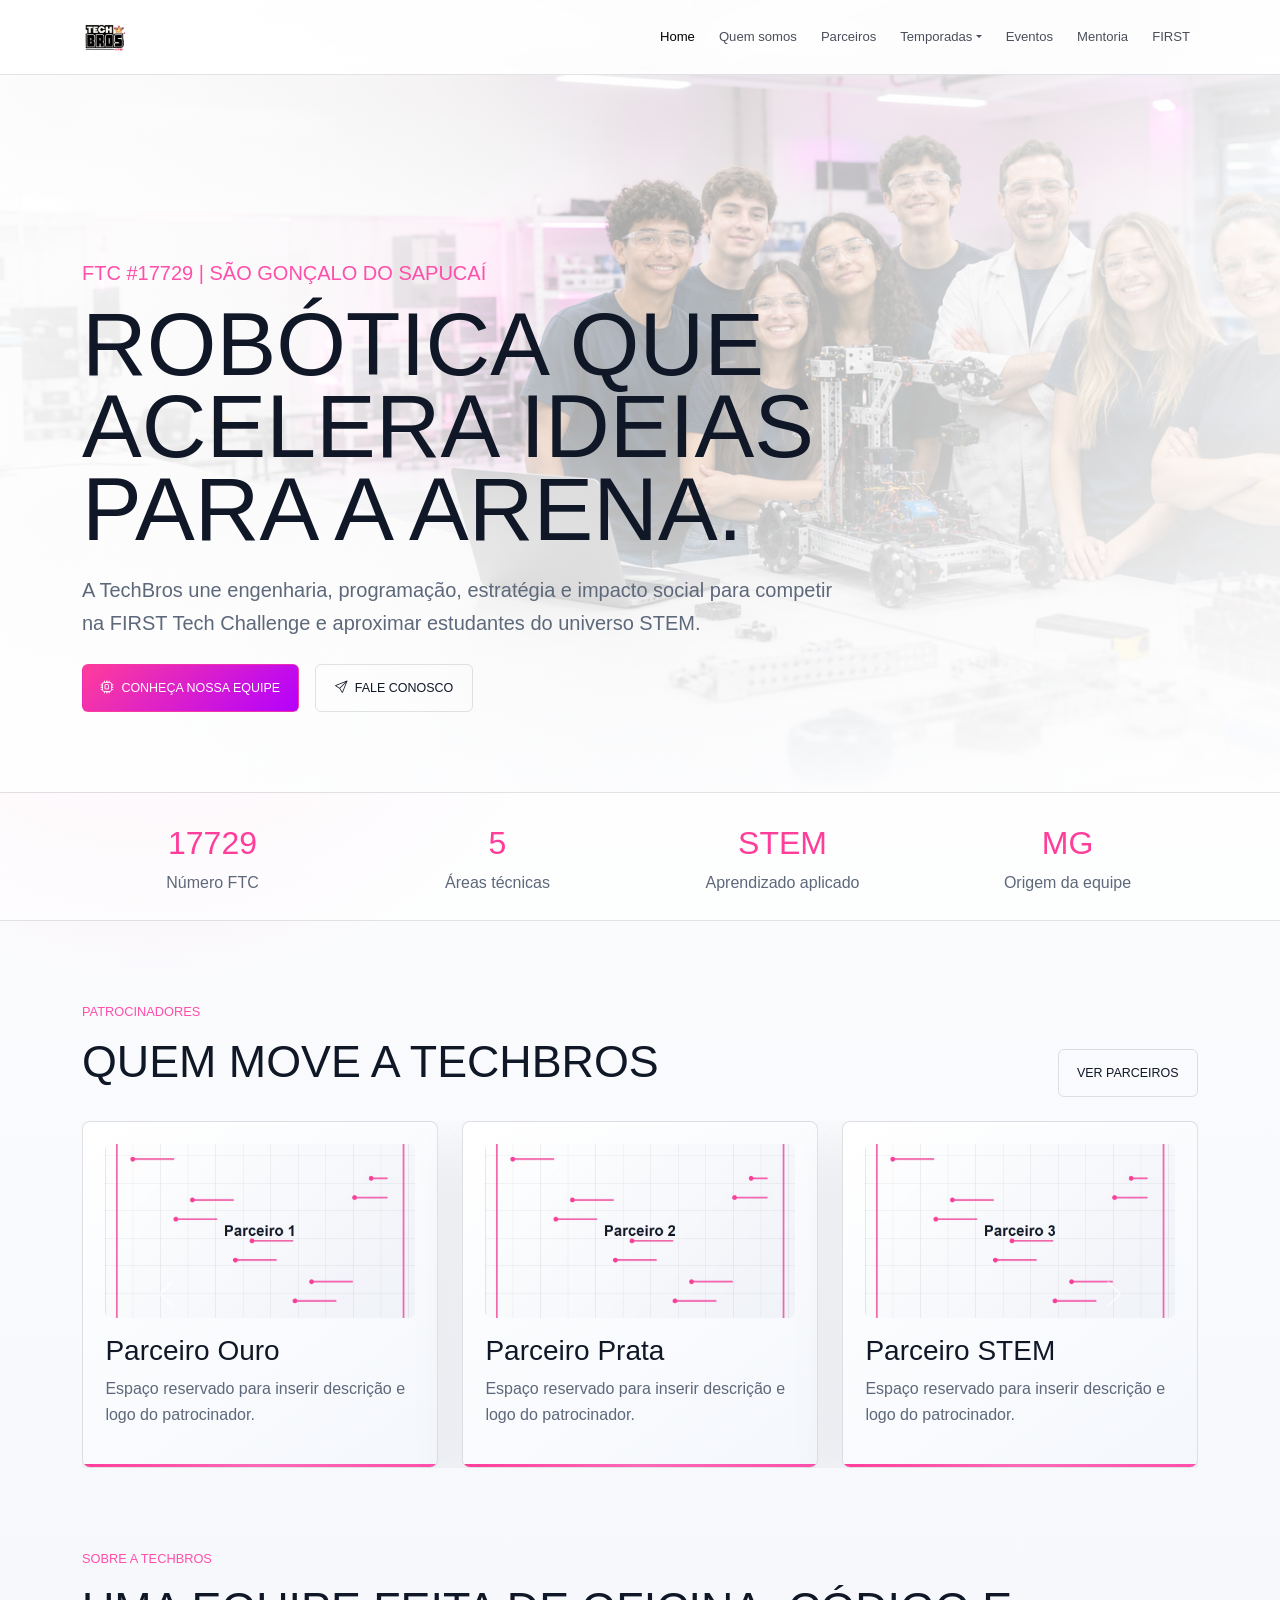
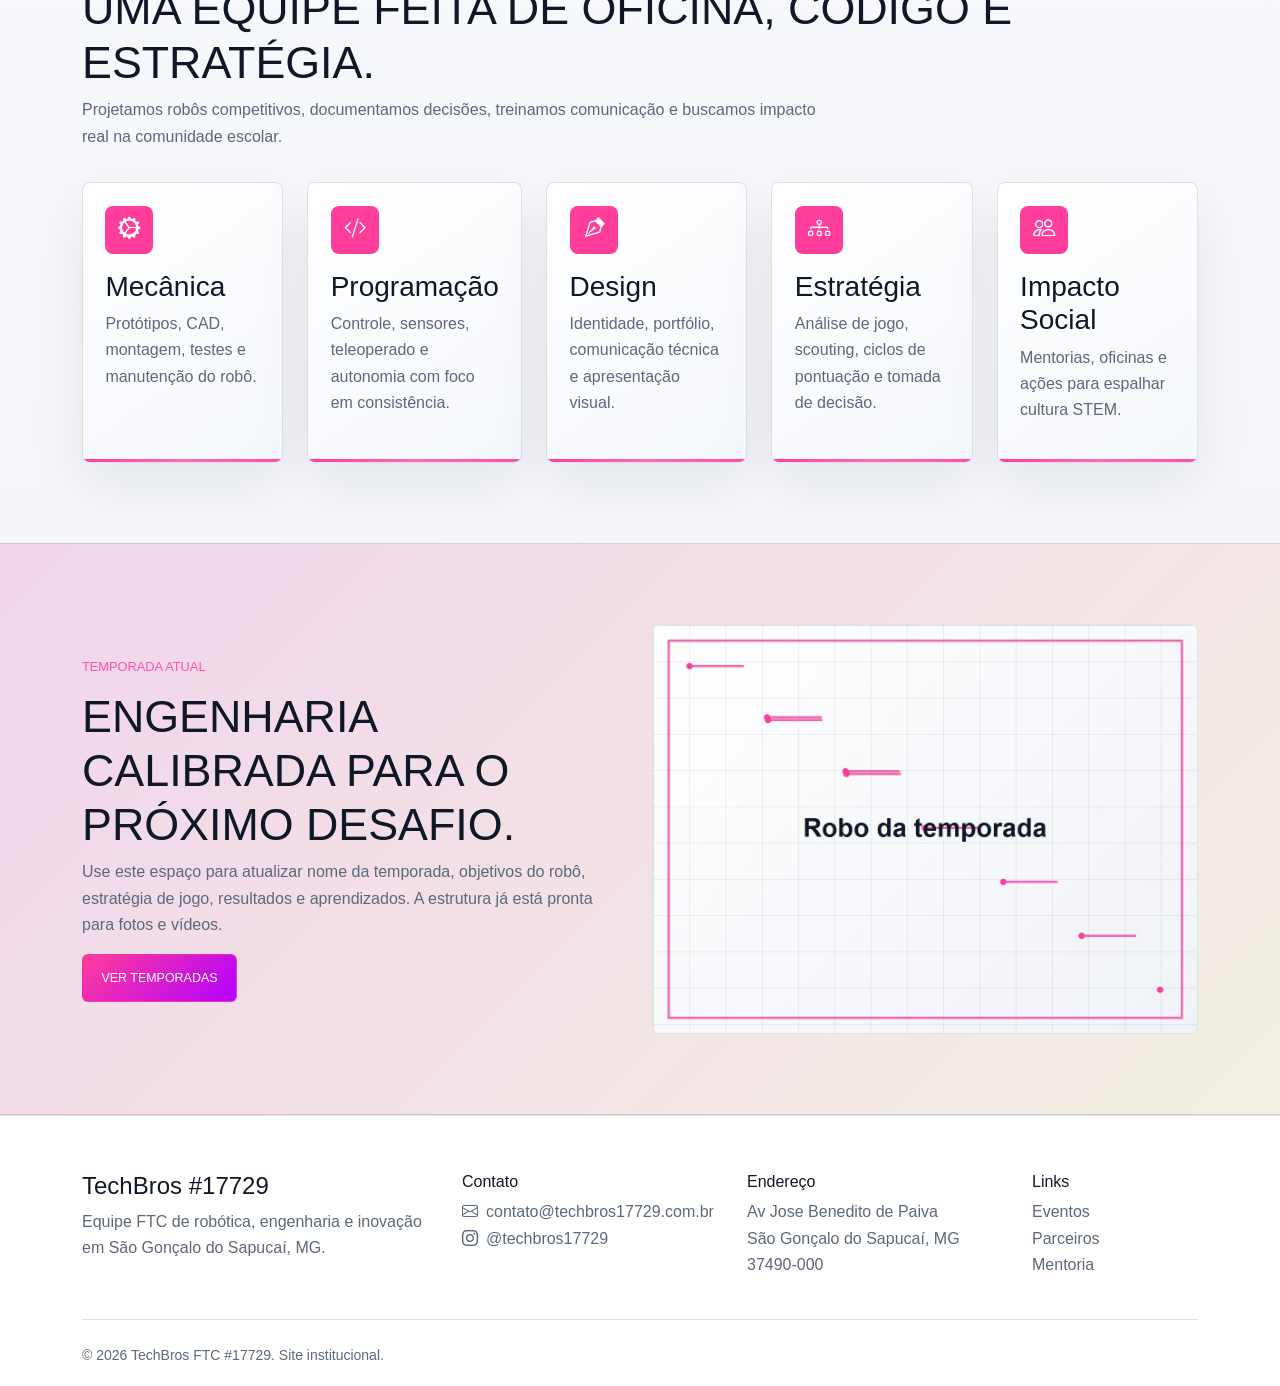
==== commit 9dd52ca6: "alt" ====
--- a/index.html
+++ b/index.html
@@ -20,6 +20,7 @@
   <meta name="twitter:image" content="https://techbros17729.com.br/assets/img/equipe-hero.png">
   <link href="https://cdn.jsdelivr.net/npm/bootstrap@5.3.3/dist/css/bootstrap.min.css" rel="stylesheet">
   <link href="https://cdn.jsdelivr.net/npm/bootstrap-icons@1.11.3/font/bootstrap-icons.css" rel="stylesheet">
+  <link rel="icon" type="image/png" href="assets/img/logo.png">
   <link rel="stylesheet" href="assets/css/style.css">
   <script type="application/ld+json">
   {"@context":"https://schema.org","@type":"EducationalOrganization","name":"TechBros FTC #17729","url":"https://techbros17729.com.br/","email":"contato@techbros17729.com.br","address":{"@type":"PostalAddress","streetAddress":"Av Jose Benedito de Paiva","addressLocality":"São Gonçalo do Sapucaí","addressRegion":"MG","postalCode":"37490-000","addressCountry":"BR"},"sameAs":["https://www.instagram.com/techbros17729/"]}
@@ -30,7 +31,9 @@
   <header>
     <nav class="navbar navbar-expand-lg fixed-top">
       <div class="container">
-        <a class="navbar-brand text-white" href="index.html">Tech<span>Bros</span> <small>#17729</small></a>
+        <a class="navbar-brand" href="index.html" aria-label="TechBros #17729 - Home">
+          <img class="brand-logo" src="assets/img/logo.png" alt="TechBros #17729">
+        </a>
         <button class="navbar-toggler" type="button" data-bs-toggle="collapse" data-bs-target="#mainNav" aria-controls="mainNav" aria-expanded="false" aria-label="Abrir menu">
           <span class="navbar-toggler-icon"></span>
         </button>
--- a/assets/css/style.css
+++ b/assets/css/style.css
@@ -12,7 +12,7 @@
   --text: #101726;
   --muted: #5d687a;
   --cyan: #ff3d9a;
-  --gold: #ffcf33;
+  --gold: #ff4faa;
   --green: #00e68a;
   --pink: #ff6ab7;
   --font-display: "Lemon Milk", "Arial Black", Impact, sans-serif;
@@ -66,8 +66,20 @@
   letter-spacing: 0;
 }
 
-.navbar-brand { color: var(--text) !important; }
-.navbar-brand span { color: var(--cyan); }
+.navbar-brand {
+  color: var(--text) !important;
+  display: inline-flex;
+  align-items: center;
+  min-width: 0;
+  max-width: calc(100% - 58px);
+  line-height: 1;
+}
+.brand-logo {
+  width: 48px;
+  height: 48px;
+  object-fit: contain;
+  flex: 0 0 auto;
+}
 .nav-link { color: rgba(16, 23, 38, .76); font-size: .82rem; }
 .nav-link:hover,
 .nav-link.active { color: var(--cyan); }
@@ -211,6 +223,13 @@
   background: var(--surface);
 }
 .image-frame img { width: 100%; height: 100%; object-fit: cover; display: block; }
+.logo-frame {
+  display: grid;
+  place-items: center;
+  min-height: 320px;
+  padding: clamp(1.5rem, 5vw, 3rem);
+}
+.logo-frame img { max-height: 420px; object-fit: contain; }
 
 .stats-strip {
   border-top: 1px solid var(--line);
@@ -281,6 +300,7 @@
   .section-pad { padding: 3.5rem 0; }
   .hero h1 { font-size: 2.55rem; }
   .gallery-grid { grid-template-columns: 1fr 1fr; }
+  .brand-logo { width: 40px; height: 40px; }
   .btn-tech,
   .btn-outline-tech { width: 100%; margin-bottom: .75rem; }
 }
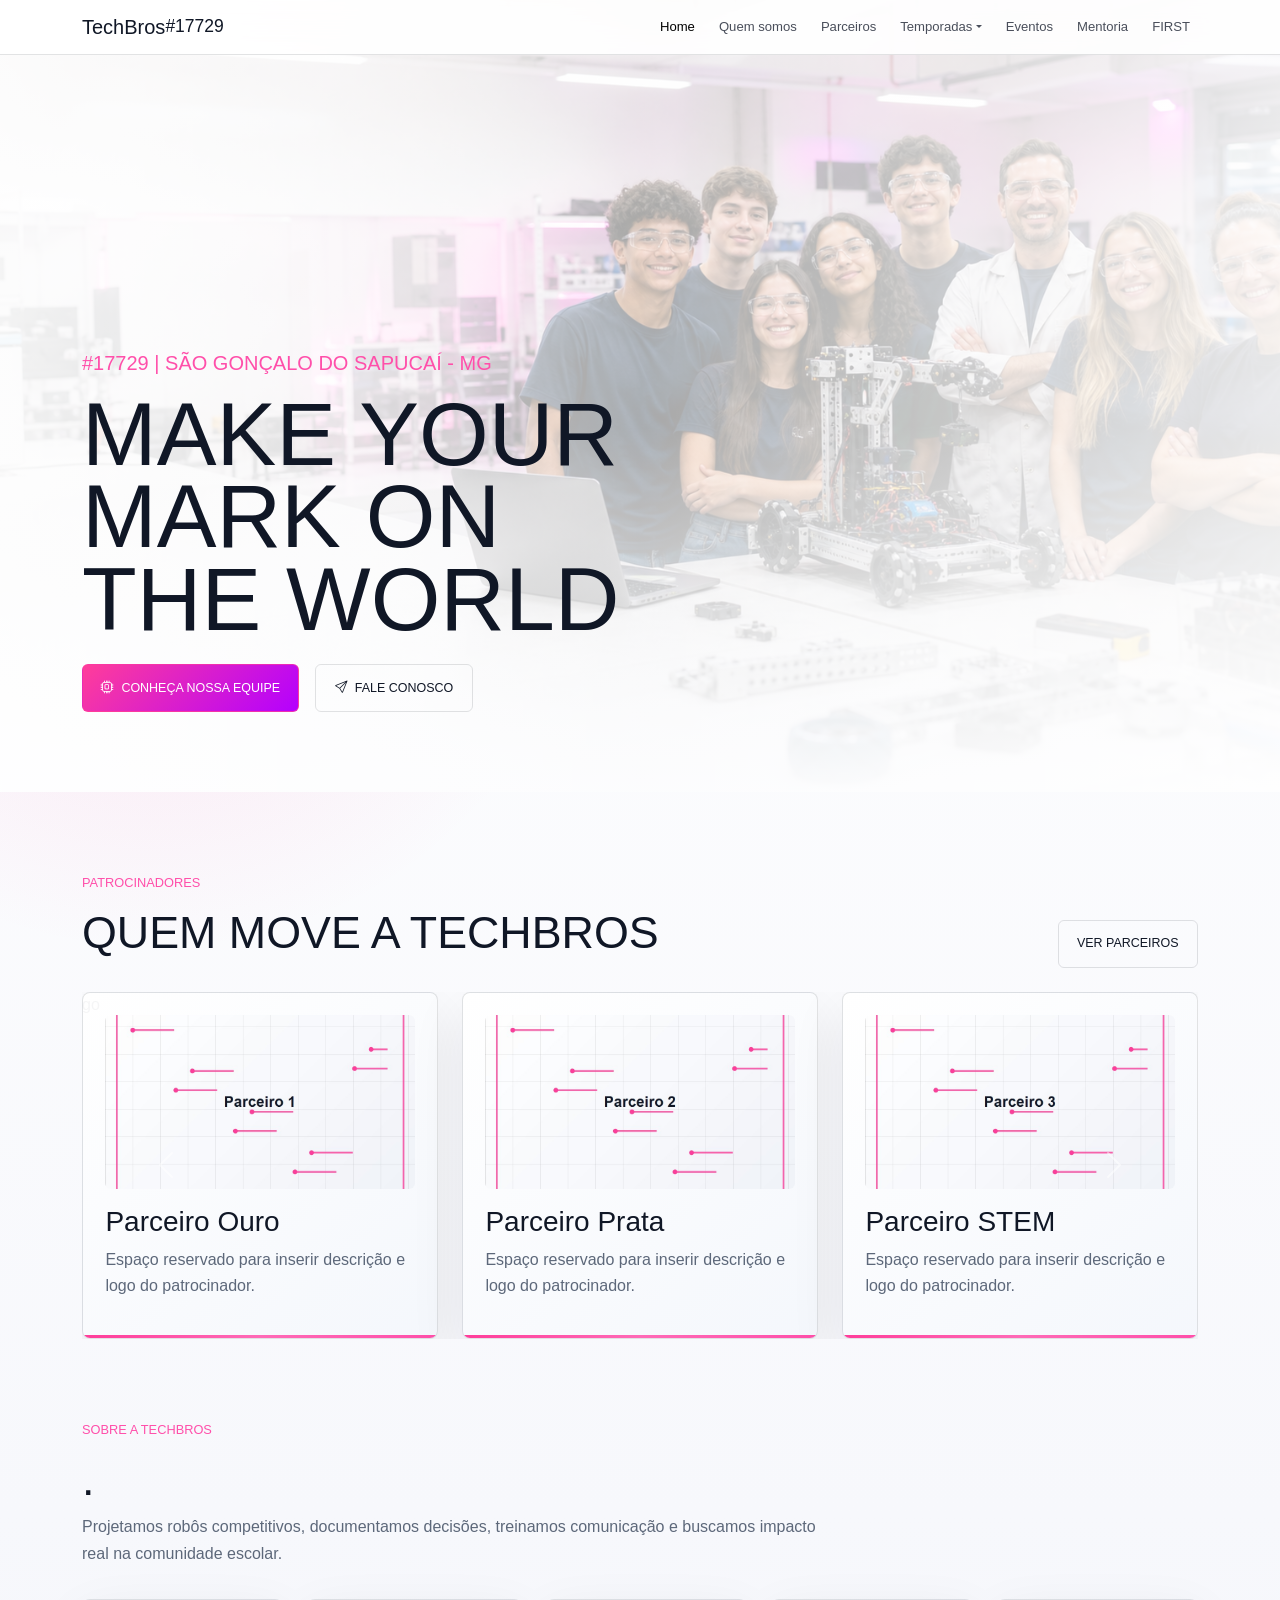
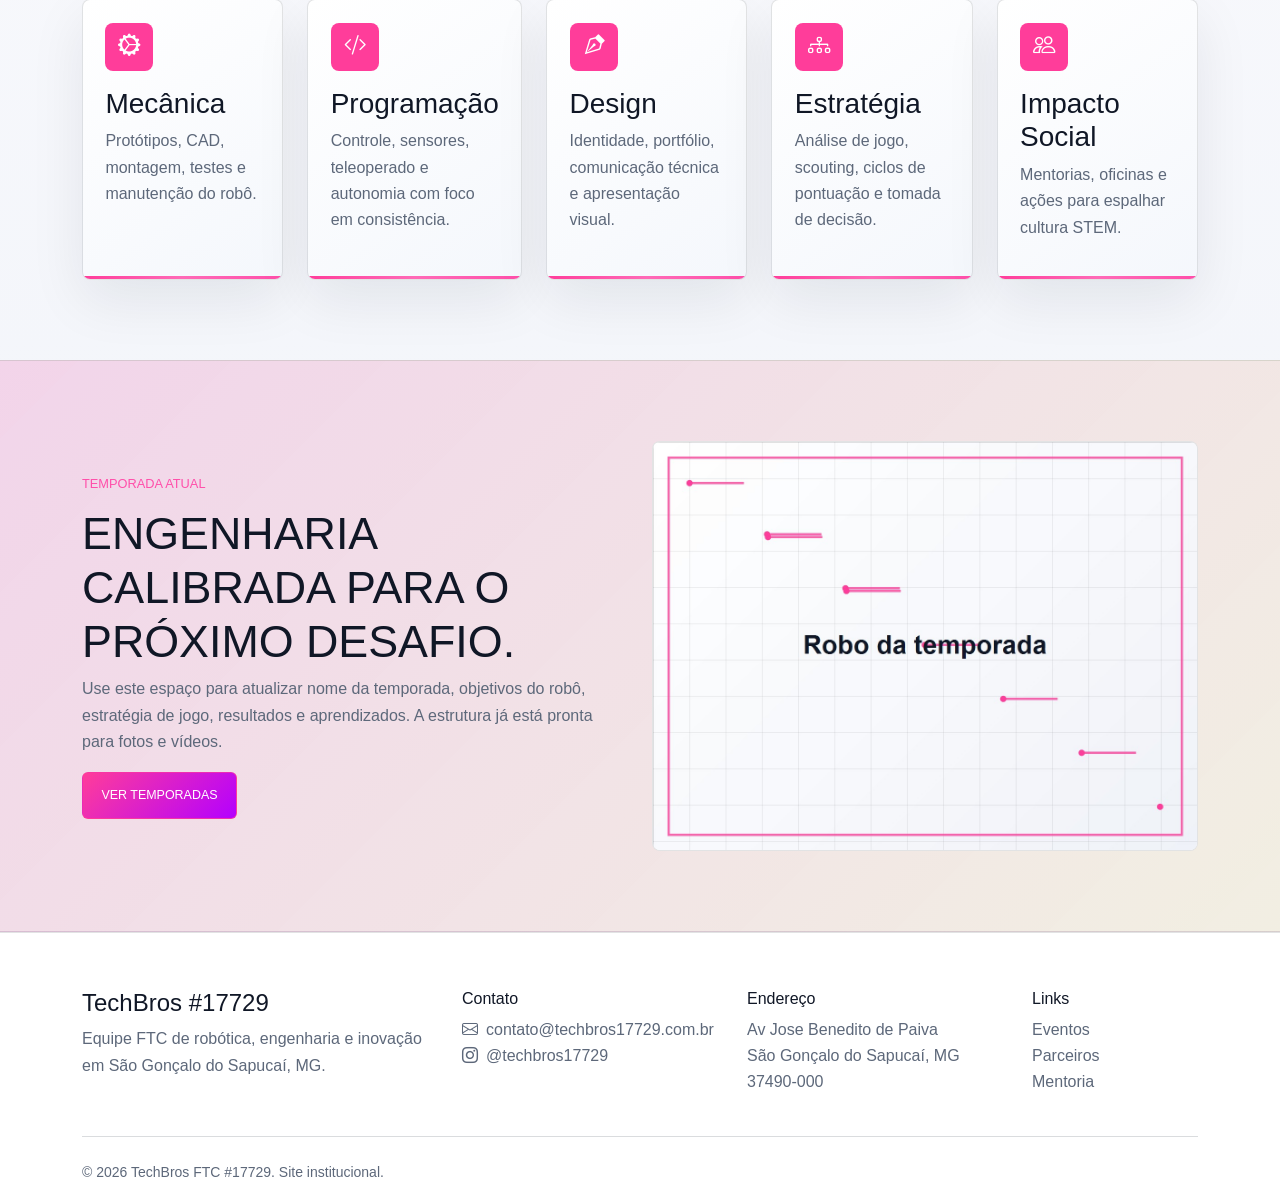
==== commit 778ebc31: "remoção das sessões extras da pagina incial, texto missão visao e valores e frase inicial" ====
--- a/index.html
+++ b/index.html
@@ -20,7 +20,6 @@
   <meta name="twitter:image" content="https://techbros17729.com.br/assets/img/equipe-hero.png">
   <link href="https://cdn.jsdelivr.net/npm/bootstrap@5.3.3/dist/css/bootstrap.min.css" rel="stylesheet">
   <link href="https://cdn.jsdelivr.net/npm/bootstrap-icons@1.11.3/font/bootstrap-icons.css" rel="stylesheet">
-  <link rel="icon" type="image/png" href="assets/img/logo.png">
   <link rel="stylesheet" href="assets/css/style.css">
   <script type="application/ld+json">
   {"@context":"https://schema.org","@type":"EducationalOrganization","name":"TechBros FTC #17729","url":"https://techbros17729.com.br/","email":"contato@techbros17729.com.br","address":{"@type":"PostalAddress","streetAddress":"Av Jose Benedito de Paiva","addressLocality":"São Gonçalo do Sapucaí","addressRegion":"MG","postalCode":"37490-000","addressCountry":"BR"},"sameAs":["https://www.instagram.com/techbros17729/"]}
@@ -31,9 +30,7 @@
   <header>
     <nav class="navbar navbar-expand-lg fixed-top">
       <div class="container">
-        <a class="navbar-brand" href="index.html" aria-label="TechBros #17729 - Home">
-          <img class="brand-logo" src="assets/img/logo.png" alt="TechBros #17729">
-        </a>
+        <a class="navbar-brand text-white" href="index.html">Tech<span>Bros</span> <small>#17729</small></a>
         <button class="navbar-toggler" type="button" data-bs-toggle="collapse" data-bs-target="#mainNav" aria-controls="mainNav" aria-expanded="false" aria-label="Abrir menu">
           <span class="navbar-toggler-icon"></span>
         </button>
@@ -61,26 +58,16 @@
   <main>
     <section class="hero" style="background-image:url('assets/img/equipe-hero.png')">
       <div class="container">
-        <p class="eyebrow">FTC #17729 | São Gonçalo do Sapucaí</p>
-        <h1>Robótica que acelera ideias para a arena.</h1>
-        <p class="my-4">A TechBros une engenharia, programação, estratégia e impacto social para competir na FIRST Tech Challenge e aproximar estudantes do universo STEM.</p>
-        <div class="d-flex flex-column flex-sm-row gap-sm-3">
+        <p class="eyebrow">#17729 | São Gonçalo do Sapucaí - MG</p>
+        <h1>Make your <br>mark on <br>the world</h1>
+        <div class="d-flex flex-column flex-sm-row gap-sm-3 mt-4">
           <a class="btn btn-tech" href="quem-somos.html"><i class="bi bi-cpu me-2"></i>Conheça nossa equipe</a>
           <a class="btn btn-outline-tech" href="mentoria.html#contato"><i class="bi bi-send me-2"></i>Fale conosco</a>
         </div>
       </div>
     </section>
 
-    <section class="stats-strip py-4">
-      <div class="container">
-        <div class="row g-4 text-center">
-          <div class="col-6 col-md-3"><div class="stat-number">17729</div><p class="mb-0">Número FTC</p></div>
-          <div class="col-6 col-md-3"><div class="stat-number">5</div><p class="mb-0">Áreas técnicas</p></div>
-          <div class="col-6 col-md-3"><div class="stat-number">STEM</div><p class="mb-0">Aprendizado aplicado</p></div>
-          <div class="col-6 col-md-3"><div class="stat-number">MG</div><p class="mb-0">Origem da equipe</p></div>
-        </div>
-      </div>
-    </section>
+    
 
     <section class="section-pad">
       <div class="container">
@@ -104,7 +91,7 @@
               <div class="row g-4">
                 <article class="col-md-4"><div class="partner-card"><img src="assets/img/parceiros/parceiro-4.jpg" class="w-100 sponsor-logo mb-3" alt="Logo do parceiro 4" loading="lazy"><h3>Apoiador Local</h3><p>Espaço reservado para novos apoiadores da equipe.</p></div></article>
               </div>
-            </div>
+            </div>go
           </div>
           <button class="carousel-control-prev" type="button" data-bs-target="#sponsorCarousel" data-bs-slide="prev" aria-label="Patrocinador anterior"><span class="carousel-control-prev-icon"></span></button>
           <button class="carousel-control-next" type="button" data-bs-target="#sponsorCarousel" data-bs-slide="next" aria-label="Próximo patrocinador"><span class="carousel-control-next-icon"></span></button>
@@ -115,7 +102,7 @@
     <section class="section-pad pt-0">
       <div class="container">
         <p class="eyebrow">Sobre a TechBros</p>
-        <h2 class="section-title">Uma equipe feita de oficina, código e estratégia.</h2>
+        <h2 class="section-title"> .</h2>
         <p class="section-kicker">Projetamos robôs competitivos, documentamos decisões, treinamos comunicação e buscamos impacto real na comunidade escolar.</p>
         <div class="row g-4">
           <article class="col-md-6 col-xl"><div class="tech-card reveal"><span class="icon-box"><i class="bi bi-gear-wide-connected"></i></span><h3>Mecânica</h3><p>Protótipos, CAD, montagem, testes e manutenção do robô.</p></div></article>
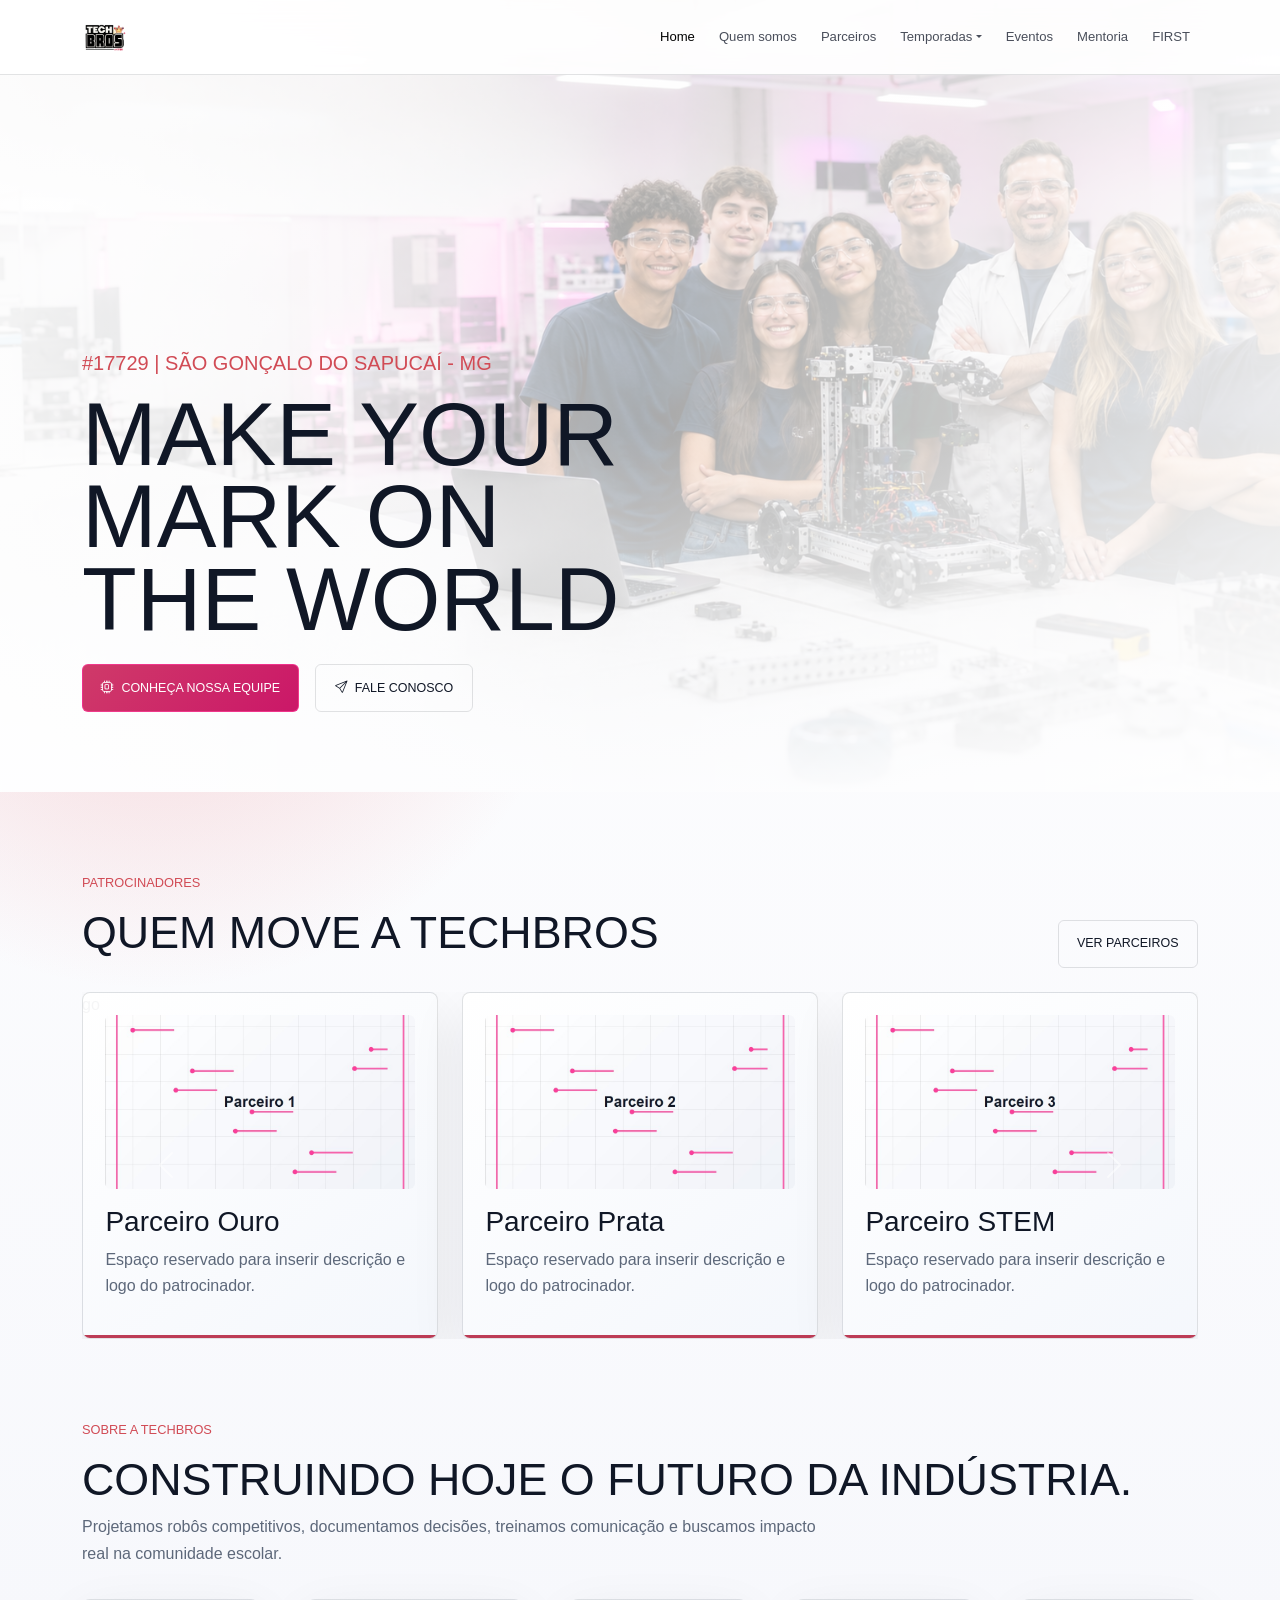
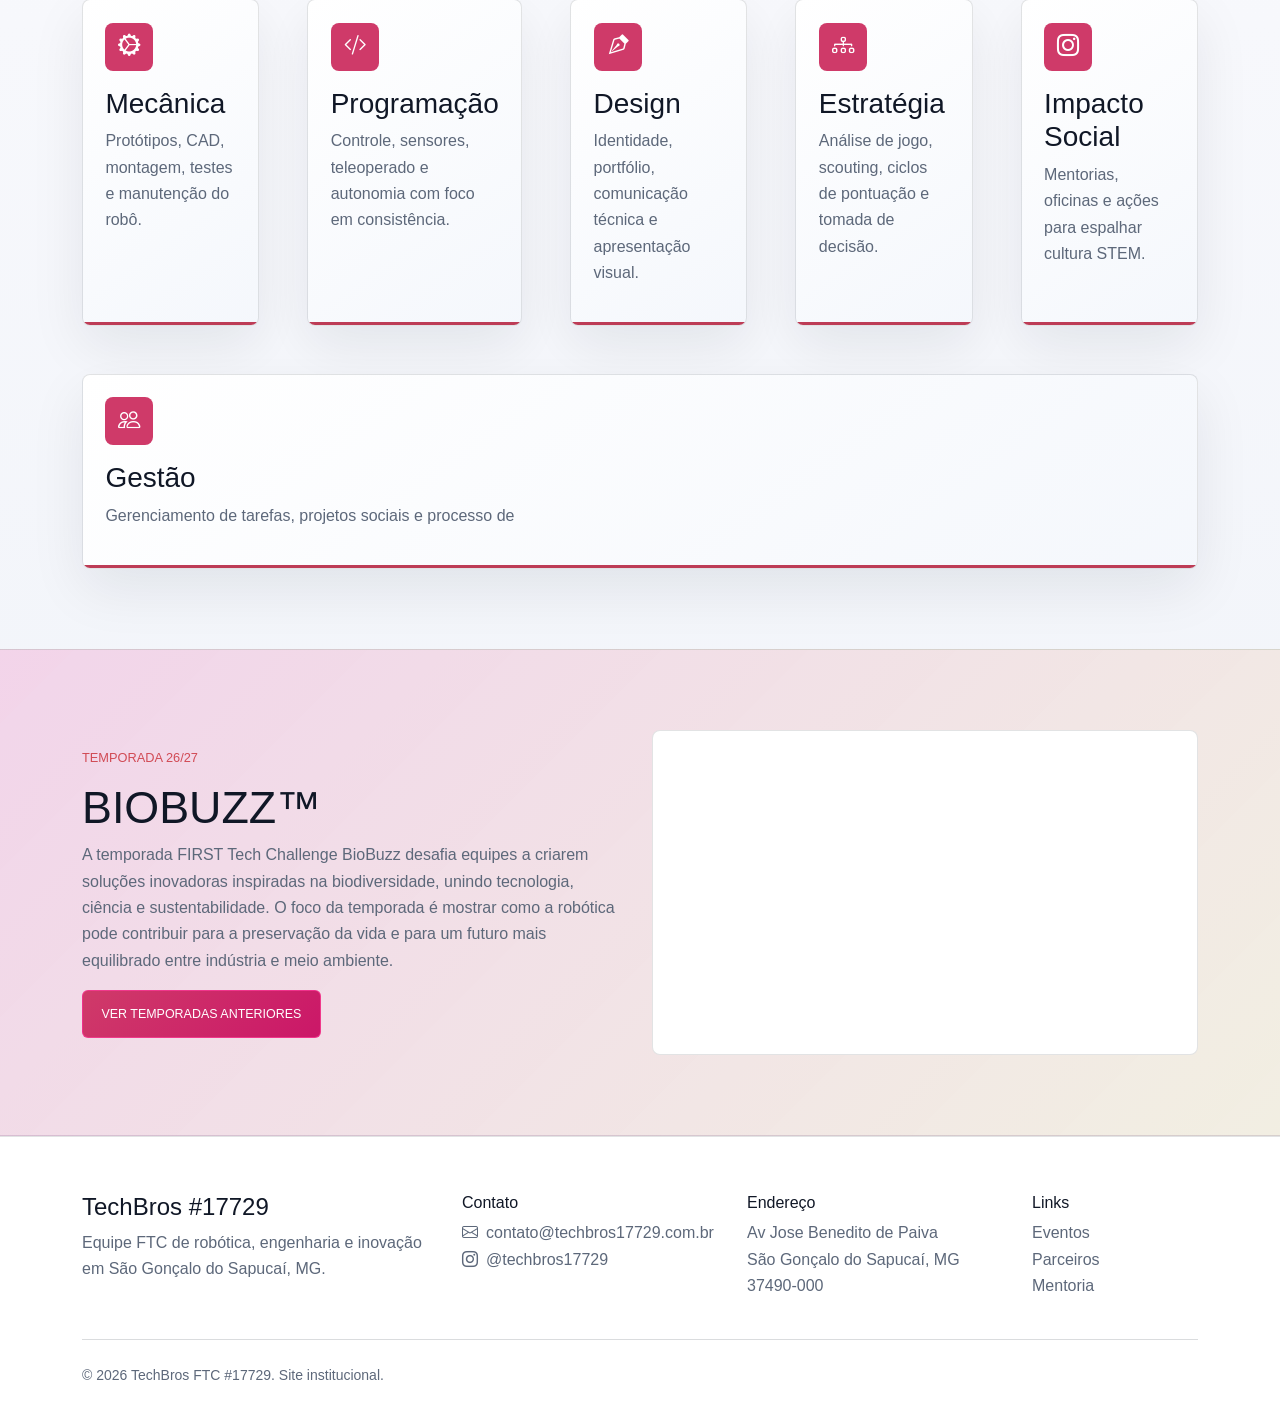
==== commit 73164c0c: "alt" ====
--- a/index.html
+++ b/index.html
@@ -20,6 +20,7 @@
   <meta name="twitter:image" content="https://techbros17729.com.br/assets/img/equipe-hero.png">
   <link href="https://cdn.jsdelivr.net/npm/bootstrap@5.3.3/dist/css/bootstrap.min.css" rel="stylesheet">
   <link href="https://cdn.jsdelivr.net/npm/bootstrap-icons@1.11.3/font/bootstrap-icons.css" rel="stylesheet">
+  <link rel="icon" type="image/png" href="assets/img/logo.png">
   <link rel="stylesheet" href="assets/css/style.css">
   <script type="application/ld+json">
   {"@context":"https://schema.org","@type":"EducationalOrganization","name":"TechBros FTC #17729","url":"https://techbros17729.com.br/","email":"contato@techbros17729.com.br","address":{"@type":"PostalAddress","streetAddress":"Av Jose Benedito de Paiva","addressLocality":"São Gonçalo do Sapucaí","addressRegion":"MG","postalCode":"37490-000","addressCountry":"BR"},"sameAs":["https://www.instagram.com/techbros17729/"]}
@@ -30,7 +31,9 @@
   <header>
     <nav class="navbar navbar-expand-lg fixed-top">
       <div class="container">
-        <a class="navbar-brand text-white" href="index.html">Tech<span>Bros</span> <small>#17729</small></a>
+        <a class="navbar-brand" href="index.html" aria-label="TechBros #17729 - Home">
+          <img class="brand-logo" src="assets/img/logo.png" alt="TechBros #17729">
+        </a>
         <button class="navbar-toggler" type="button" data-bs-toggle="collapse" data-bs-target="#mainNav" aria-controls="mainNav" aria-expanded="false" aria-label="Abrir menu">
           <span class="navbar-toggler-icon"></span>
         </button>
@@ -102,14 +105,15 @@
     <section class="section-pad pt-0">
       <div class="container">
         <p class="eyebrow">Sobre a TechBros</p>
-        <h2 class="section-title"> .</h2>
+        <h2 class="section-title"> Construindo hoje o futuro da indústria.</h2>
         <p class="section-kicker">Projetamos robôs competitivos, documentamos decisões, treinamos comunicação e buscamos impacto real na comunidade escolar.</p>
-        <div class="row g-4">
+        <div class="row g-5">
           <article class="col-md-6 col-xl"><div class="tech-card reveal"><span class="icon-box"><i class="bi bi-gear-wide-connected"></i></span><h3>Mecânica</h3><p>Protótipos, CAD, montagem, testes e manutenção do robô.</p></div></article>
           <article class="col-md-6 col-xl"><div class="tech-card reveal"><span class="icon-box"><i class="bi bi-code-slash"></i></span><h3>Programação</h3><p>Controle, sensores, teleoperado e autonomia com foco em consistência.</p></div></article>
           <article class="col-md-6 col-xl"><div class="tech-card reveal"><span class="icon-box"><i class="bi bi-vector-pen"></i></span><h3>Design</h3><p>Identidade, portfólio, comunicação técnica e apresentação visual.</p></div></article>
           <article class="col-md-6 col-xl"><div class="tech-card reveal"><span class="icon-box"><i class="bi bi-diagram-3"></i></span><h3>Estratégia</h3><p>Análise de jogo, scouting, ciclos de pontuação e tomada de decisão.</p></div></article>
-          <article class="col-md-6 col-xl"><div class="tech-card reveal"><span class="icon-box"><i class="bi bi-people"></i></span><h3>Impacto Social</h3><p>Mentorias, oficinas e ações para espalhar cultura STEM.</p></div></article>
+          <article class="col-md-6 col-xl"><div class="tech-card reveal"><span class="icon-box"><i class="bi bi-instagram"></i></span><h3>Impacto Social</h3><p>Mentorias, oficinas e ações para espalhar cultura STEM.</p></div></article>
+          <article class="col-md-6 col-xl"><div class="tech-card reveal"><span class="icon-box"><i class="bi bi-people"></i></span><h3>Gestão</h3><p>Gerenciamento de tarefas, projetos sociais e processo de</p></div></article>
         </div>
       </div>
     </section>
@@ -118,13 +122,13 @@
       <div class="container">
         <div class="row g-4 align-items-center">
           <div class="col-lg-6">
-            <p class="eyebrow">Temporada atual</p>
-            <h2 class="section-title">Engenharia calibrada para o próximo desafio.</h2>
-            <p>Use este espaço para atualizar nome da temporada, objetivos do robô, estratégia de jogo, resultados e aprendizados. A estrutura já está pronta para fotos e vídeos.</p>
-            <a class="btn btn-tech" href="temporadas.html">Ver temporadas</a>
+            <p class="eyebrow">Temporada 26/27</p>
+            <h2 class="section-title">BIOBUZZ™</h2>
+            <p>A temporada FIRST Tech Challenge BioBuzz desafia equipes a criarem soluções inovadoras inspiradas na biodiversidade, unindo tecnologia, ciência e sustentabilidade. O foco da temporada é mostrar como a robótica pode contribuir para a preservação da vida e para um futuro mais equilibrado entre indústria e meio ambiente.</p>
+            <a class="btn btn-tech" href="temporadas.html">Ver temporadas anteriores</a>
           </div>
           <div class="col-lg-6">
-            <div class="image-frame"><img src="assets/img/robo-atual.jpg" alt="Placeholder do robô da temporada atual" loading="lazy"></div>
+            <div class="image-frame"><iframe width="560" height="315" src="https://www.youtube.com/embed/boJWcbOxato?si=IZyp3_lcpOUwt1re" title="YouTube video player" frameborder="0" allow="accelerometer; autoplay; clipboard-write; encrypted-media; gyroscope; picture-in-picture; web-share" referrerpolicy="strict-origin-when-cross-origin" allowfullscreen></iframe></div>
           </div>
         </div>
       </div>
--- a/assets/css/style.css
+++ b/assets/css/style.css
@@ -11,10 +11,10 @@
   --line: rgba(17, 24, 39, .12);
   --text: #101726;
   --muted: #5d687a;
-  --cyan: #ff3d9a;
-  --gold: #ff4faa;
+  --cyan: #cf3a69;
+  --gold: #d14b55;
   --green: #00e68a;
-  --pink: #ff6ab7;
+  --pink: #d14b55;
   --font-display: "Lemon Milk", "Arial Black", Impact, sans-serif;
   --font-body: "Inter", "Poppins", "Segoe UI", Arial, sans-serif;
 }
@@ -26,7 +26,7 @@
 body {
   margin: 0;
   background:
-    radial-gradient(circle at 12% 18%, rgba(255, 61, 154, .14), transparent 28rem),
+    radial-gradient(circle at 12% 18%, rgba(233, 131, 138, 0.381), transparent 28rem),
     radial-gradient(circle at 85% 8%, rgba(255, 207, 51, .15), transparent 22rem),
     linear-gradient(180deg, #ffffff 0%, var(--bg) 54%, #eef2f8 100%);
   color: var(--text);
@@ -172,7 +172,7 @@
   position: absolute;
   inset: auto 0 0 0;
   height: 3px;
-  background: linear-gradient(90deg, var(--cyan), var(--pink), var(--gold));
+  background: #bd3c56;
 }
 
 .tech-card:hover,
@@ -197,7 +197,7 @@
 
 .btn-tech {
   border: 1px solid rgba(255, 61, 154, .7);
-  background: linear-gradient(135deg, var(--cyan), #b400ff);
+  background: linear-gradient(135deg, var(--cyan), #cb1768);
   color: #ffffff;
   border-radius: 6px;
   padding: .85rem 1.15rem;
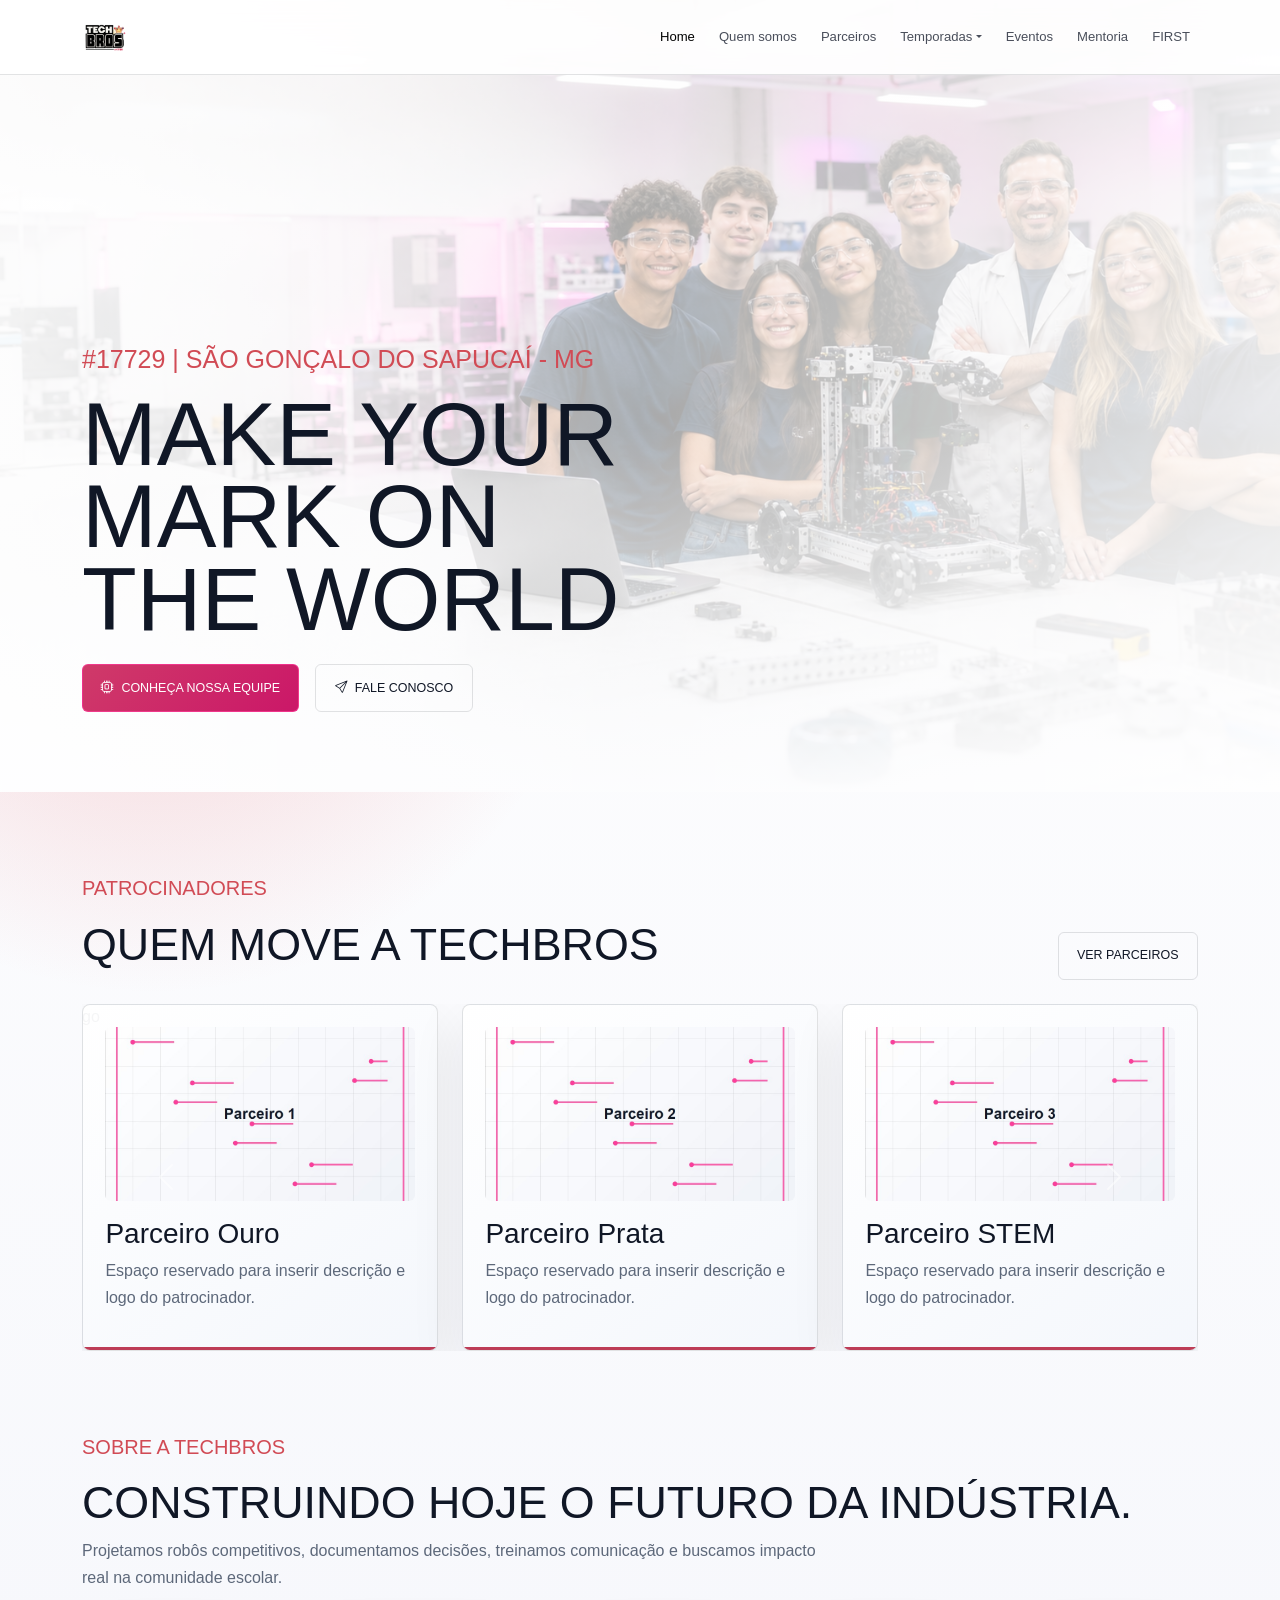
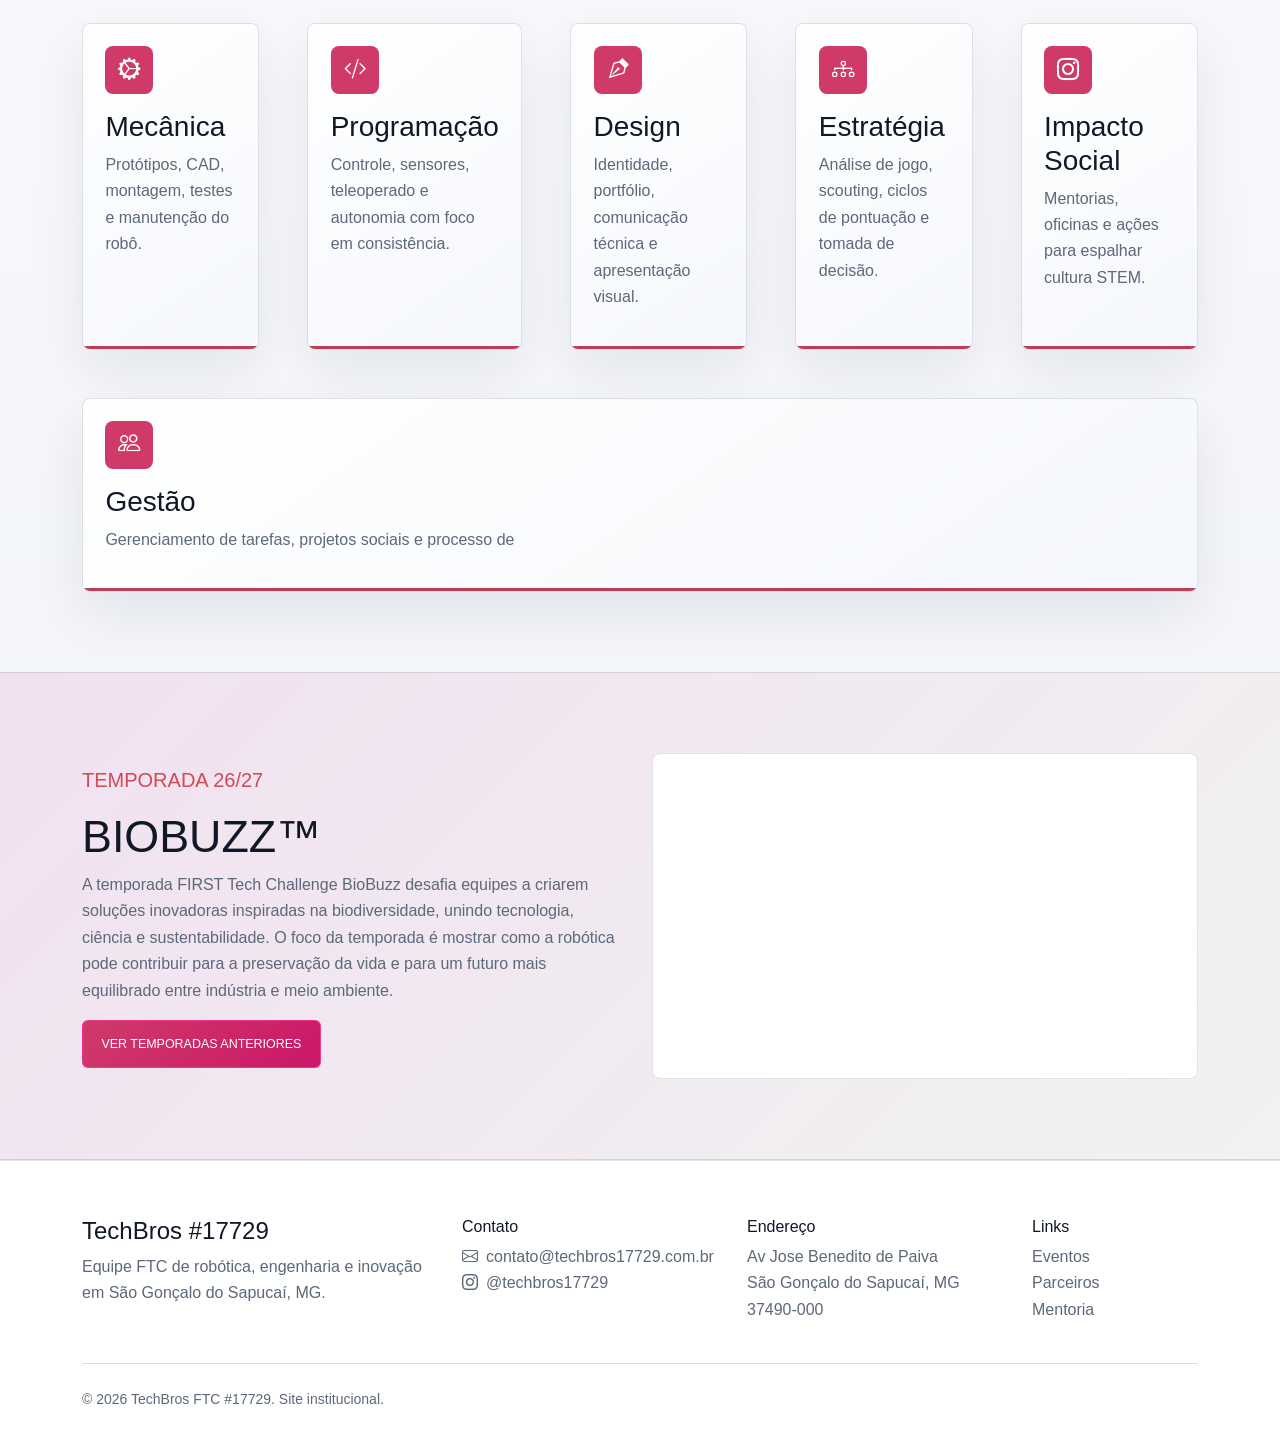
==== commit 057e8292: "alteracao" ====
--- a/index.html
+++ b/index.html
@@ -61,7 +61,7 @@
   <main>
     <section class="hero" style="background-image:url('assets/img/equipe-hero.png')">
       <div class="container">
-        <p class="eyebrow">#17729 | São Gonçalo do Sapucaí - MG</p>
+        <p class="subtitle">#17729 | São Gonçalo do Sapucaí - MG</p>
         <h1>Make your <br>mark on <br>the world</h1>
         <div class="d-flex flex-column flex-sm-row gap-sm-3 mt-4">
           <a class="btn btn-tech" href="quem-somos.html"><i class="bi bi-cpu me-2"></i>Conheça nossa equipe</a>
--- a/assets/css/style.css
+++ b/assets/css/style.css
@@ -56,11 +56,21 @@
   backdrop-filter: blur(18px);
 }
 
+.subtitle{
+  color: var(--gold);
+  text-transform: uppercase;
+  font-size: 25px !important;
+  margin-bottom: .8rem;
+}
+
+
+
 .navbar-brand,
 .nav-link,
 .dropdown-item,
 .btn,
 .eyebrow,
+.subtitle,
 h1, h2, h3, h4 {
   font-family: var(--font-display);
   letter-spacing: 0;
@@ -137,8 +147,12 @@
 .eyebrow {
   color: var(--gold);
   text-transform: uppercase;
-  font-size: .8rem;
+  font-size: 20px;
   margin-bottom: .8rem;
+}
+
+.bg1{
+  background-color: #ffffff;
 }
 
 .section-pad { padding: 5rem 0; }
@@ -270,7 +284,7 @@
 
 .cta-band {
   background:
-    linear-gradient(135deg, rgba(255, 61, 154, .17), rgba(255, 207, 51, .12)),
+    linear-gradient(135deg, rgba(255, 61, 155, 0.098), rgba(255, 207, 51, 0.043)),
     var(--surface-2);
   border-block: 1px solid var(--line);
 }
